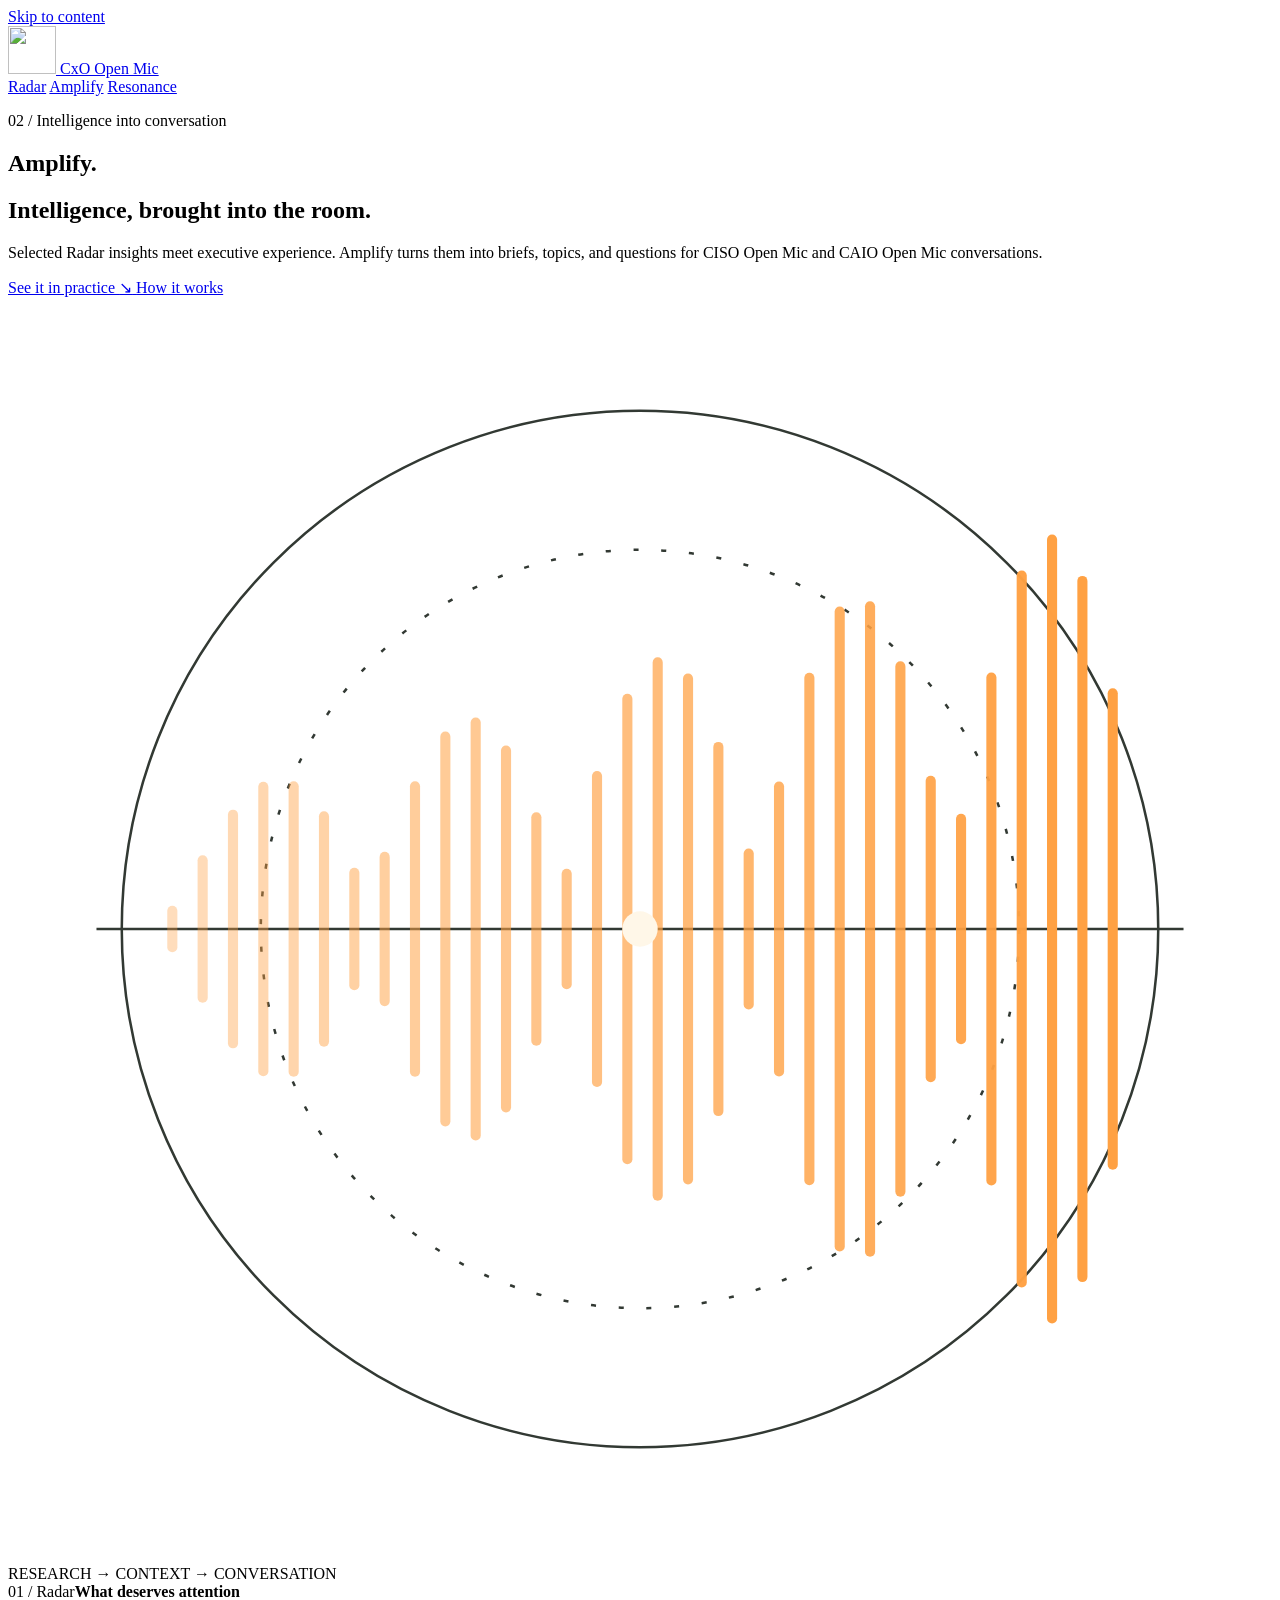
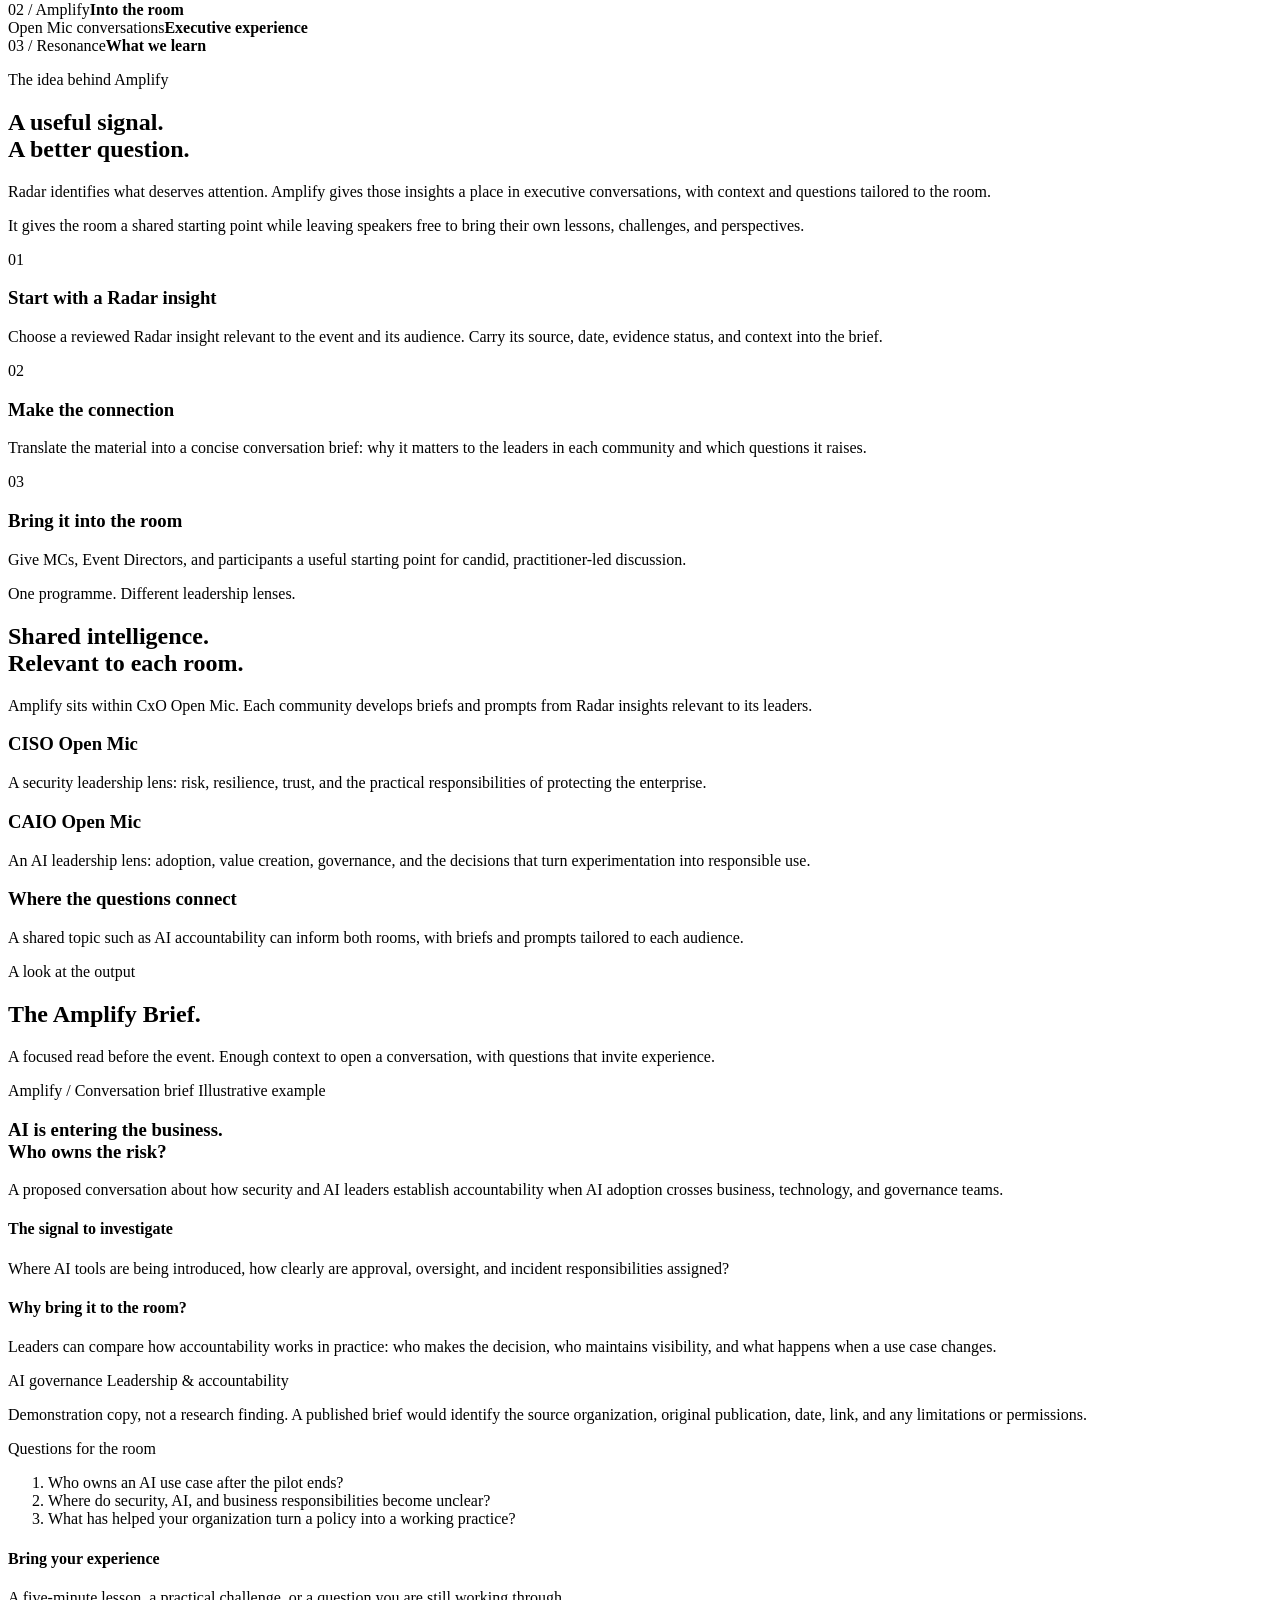
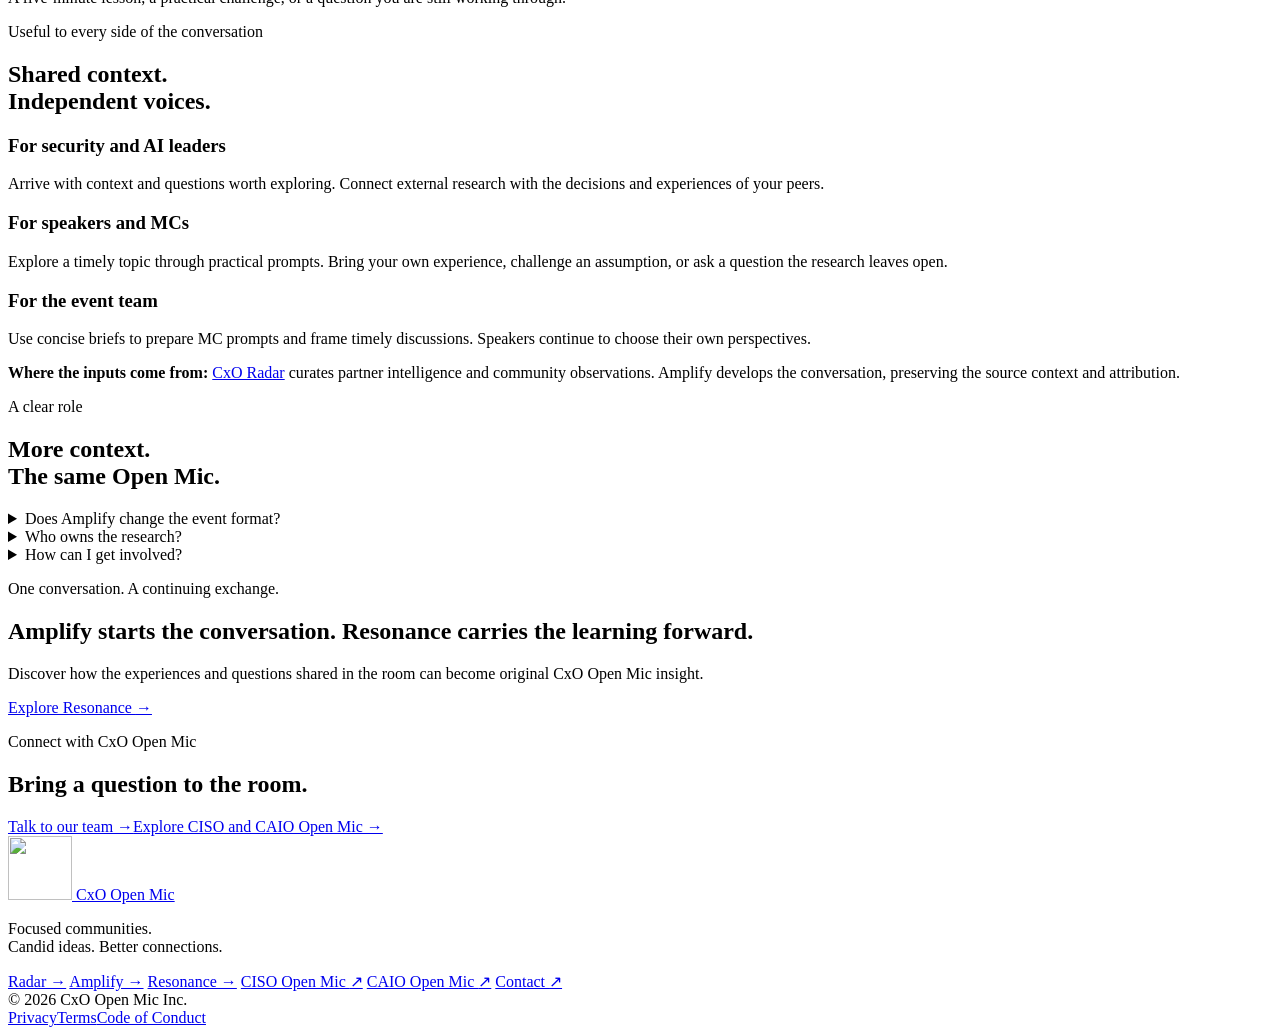
==== public/amplify/index.html @ 64808046 "Place mobile product navigation beside the logo" ====
<!doctype html>
<html lang="en">
<head>
<meta charset="utf-8">
<meta name="viewport" content="width=device-width,initial-scale=1">
<link rel="canonical" href="https://cxoopenmic.com/amplify/">
<meta name="robots" content="index, follow">
<title>Amplify by CxO Open Mic</title>
<meta name="description" content="Intelligence, brought into the room. Explore the Amplify programme from CxO Open Mic.">
<link rel="icon" href="/favicon.ico">
<link rel="preconnect" href="https://fonts.googleapis.com">
<link rel="preconnect" href="https://fonts.gstatic.com" crossorigin>
<link href="https://fonts.googleapis.com/css2?family=Open+Sans:wght@400;600;800&amp;display=swap" rel="stylesheet">
<link rel="stylesheet" href="/assets/product-concepts.css?v=public-1">
<meta property="og:type" content="website">
<meta property="og:site_name" content="CxO Open Mic">
<meta property="og:title" content="Amplify by CxO Open Mic">
<meta property="og:description" content="Intelligence, brought into the room. Explore the Amplify programme from CxO Open Mic.">
<meta property="og:url" content="https://cxoopenmic.com/amplify/">
<meta property="og:image" content="https://cxoopenmic.com/og.png">
<meta name="twitter:card" content="summary_large_image">
<link rel="stylesheet" href="/assets/cxo-footer.css?v=1">
<link rel="stylesheet" href="/assets/cxo-wordmark.css?v=5">
</head>
<body class="amplify">
<a class="skip" href="#main">Skip to content</a>
<header class="header wrap">
<a class="brand" href="/" aria-label="CxO Open Mic home">
<img src="/CxO.png" alt="" width="48" height="48">
<span class="brand-name">CxO Open Mic</span>
</a>
<nav aria-label="Product navigation">
<a href="/radar/">Radar</a>
<a href="/amplify/" aria-current="page">Amplify</a>
<a href="/resonance/">Resonance</a>
</nav>
</header>
<main id="main">
<div class="wrap">
<section class="hero">
<div>
<p class="eyebrow">02 / Intelligence into conversation</p>
<h1>Amplify<span style="color:var(--accent)">.</span>
</h1>
<h2>Intelligence, brought into the room.</h2>
<p class="lede">Selected Radar insights meet executive experience. Amplify turns them into briefs, topics, and questions for CISO Open Mic and CAIO Open Mic conversations.</p>
<div class="actions">
<a class="button" href="#example">See it in practice <span aria-hidden="true">↘</span>
</a>
<a class="textlink" href="#how-it-works">How it works</a>
</div>
</div>
<div class="art">
<svg viewBox="0 0 500 500" aria-hidden="true">
<circle cx="250" cy="250" r="205" fill="none" stroke="#323933"/>
<circle cx="250" cy="250" r="150" fill="none" stroke="#323933" stroke-dasharray="2 9"/>
<path d="M35 250H465" stroke="#323933"/>
<line x1="65" y1="242.8" x2="65" y2="257.2" stroke="#ffa143" stroke-width="4" stroke-linecap="round" opacity="0.35"/>
<line x1="77" y1="222.82590093695399" x2="77" y2="277.174099063046" stroke="#ffa143" stroke-width="4" stroke-linecap="round" opacity="0.3722222222222222"/>
<line x1="89" y1="204.78128324152266" x2="89" y2="295.21871675847734" stroke="#ffa143" stroke-width="4" stroke-linecap="round" opacity="0.39444444444444443"/>
<line x1="101" y1="193.7410933855649" x2="101" y2="306.2589066144351" stroke="#ffa143" stroke-width="4" stroke-linecap="round" opacity="0.41666666666666663"/>
<line x1="113" y1="193.52261628006613" x2="113" y2="306.47738371993387" stroke="#ffa143" stroke-width="4" stroke-linecap="round" opacity="0.4388888888888889"/>
<line x1="125" y1="205.46700020175922" x2="125" y2="294.5329997982408" stroke="#ffa143" stroke-width="4" stroke-linecap="round" opacity="0.4611111111111111"/>
<line x1="137" y1="227.78689087085908" x2="137" y2="272.21310912914095" stroke="#ffa143" stroke-width="4" stroke-linecap="round" opacity="0.4833333333333333"/>
<line x1="149" y1="221.48705296238953" x2="149" y2="278.51294703761045" stroke="#ffa143" stroke-width="4" stroke-linecap="round" opacity="0.5055555555555555"/>
<line x1="161" y1="193.53073504704898" x2="161" y2="306.469264952951" stroke="#ffa143" stroke-width="4" stroke-linecap="round" opacity="0.5277777777777778"/>
<line x1="173" y1="173.9172531845956" x2="173" y2="326.0827468154044" stroke="#ffa143" stroke-width="4" stroke-linecap="round" opacity="0.55"/>
<line x1="185" y1="168.35580132050484" x2="185" y2="331.64419867949516" stroke="#ffa143" stroke-width="4" stroke-linecap="round" opacity="0.5722222222222222"/>
<line x1="197" y1="179.45754034334612" x2="197" y2="320.5424596566539" stroke="#ffa143" stroke-width="4" stroke-linecap="round" opacity="0.5944444444444444"/>
<line x1="209" y1="205.7813829766495" x2="209" y2="294.2186170233505" stroke="#ffa143" stroke-width="4" stroke-linecap="round" opacity="0.6166666666666667"/>
<line x1="221" y1="228.13580007920822" x2="221" y2="271.86419992079175" stroke="#ffa143" stroke-width="4" stroke-linecap="round" opacity="0.6388888888888888"/>
<line x1="233" y1="189.49895921728188" x2="233" y2="310.5010407827181" stroke="#ffa143" stroke-width="4" stroke-linecap="round" opacity="0.6611111111111111"/>
<line x1="245" y1="158.93049598780857" x2="245" y2="341.06950401219143" stroke="#ffa143" stroke-width="4" stroke-linecap="round" opacity="0.6833333333333333"/>
<line x1="257" y1="144.54199974207953" x2="257" y2="355.4580002579205" stroke="#ffa143" stroke-width="4" stroke-linecap="round" opacity="0.7055555555555555"/>
<line x1="269" y1="150.97609767109344" x2="269" y2="349.02390232890656" stroke="#ffa143" stroke-width="4" stroke-linecap="round" opacity="0.7277777777777777"/>
<line x1="281" y1="177.9849537218284" x2="281" y2="322.0150462781716" stroke="#ffa143" stroke-width="4" stroke-linecap="round" opacity="0.75"/>
<line x1="293" y1="220.15735324508665" x2="293" y2="279.84264675491335" stroke="#ffa143" stroke-width="4" stroke-linecap="round" opacity="0.7722222222222221"/>
<line x1="305" y1="193.6634482358046" x2="305" y2="306.3365517641954" stroke="#ffa143" stroke-width="4" stroke-linecap="round" opacity="0.7944444444444444"/>
<line x1="317" y1="150.650496450018" x2="317" y2="349.349503549982" stroke="#ffa143" stroke-width="4" stroke-linecap="round" opacity="0.8166666666666667"/>
<line x1="329" y1="124.42541718756443" x2="329" y2="375.57458281243555" stroke="#ffa143" stroke-width="4" stroke-linecap="round" opacity="0.8388888888888888"/>
<line x1="341" y1="122.31394083561938" x2="341" y2="377.6860591643806" stroke="#ffa143" stroke-width="4" stroke-linecap="round" opacity="0.861111111111111"/>
<line x1="353" y1="146.1170852619396" x2="353" y2="353.88291473806044" stroke="#ffa143" stroke-width="4" stroke-linecap="round" opacity="0.8833333333333333"/>
<line x1="365" y1="191.3471822413779" x2="365" y2="308.65281775862206" stroke="#ffa143" stroke-width="4" stroke-linecap="round" opacity="0.9055555555555556"/>
<line x1="377" y1="206.41141860470032" x2="377" y2="293.5885813952997" stroke="#ffa143" stroke-width="4" stroke-linecap="round" opacity="0.9277777777777777"/>
<line x1="389" y1="150.5264707382732" x2="389" y2="349.4735292617268" stroke="#ffa143" stroke-width="4" stroke-linecap="round" opacity="0.95"/>
<line x1="401" y1="110.19620538526638" x2="401" y2="389.80379461473365" stroke="#ffa143" stroke-width="4" stroke-linecap="round" opacity="0.9722222222222222"/>
<line x1="413" y1="95.91087495288272" x2="413" y2="404.08912504711725" stroke="#ffa143" stroke-width="4" stroke-linecap="round" opacity="0.9944444444444445"/>
<line x1="425" y1="112.31567145798974" x2="425" y2="387.68432854201023" stroke="#ffa143" stroke-width="4" stroke-linecap="round" opacity="1.0166666666666666"/>
<line x1="437" y1="156.78230470822746" x2="437" y2="343.21769529177254" stroke="#ffa143" stroke-width="4" stroke-linecap="round" opacity="1.0388888888888888"/>
<circle cx="250" cy="250" r="7" fill="#fff7e8"/>
</svg>
<span class="art-label">RESEARCH → CONTEXT → CONVERSATION</span>
</div>
</section>
<div class="path" aria-label="The intelligence and conversation cycle">
<div>01 / Radar<b>What deserves attention</b>
</div>
<div class="active">02 / Amplify<b>Into the room</b>
</div>
<div>Open Mic conversations<b>Executive experience</b>
</div>
<div class="">03 / Resonance<b>What we learn</b>
</div>
</div>
</div>
<section class="section wrap split" id="how-it-works">
<div>
<p class="eyebrow">The idea behind Amplify</p>
<h2>A useful signal.<br>A better question.</h2>
<p class="muted">Radar identifies what deserves attention. Amplify gives those insights a place in executive conversations, with context and questions tailored to the room.</p>
<p class="muted">It gives the room a shared starting point while leaving speakers free to bring their own lessons, challenges, and perspectives.</p>
</div>
<div class="rows">
<div class="row">
<span>01</span>
<div>
<h3>Start with a Radar insight</h3>
<p>Choose a reviewed Radar insight relevant to the event and its audience. Carry its source, date, evidence status, and context into the brief.</p>
</div>
</div>
<div class="row">
<span>02</span>
<div>
<h3>Make the connection</h3>
<p>Translate the material into a concise conversation brief: why it matters to the leaders in each community and which questions it raises.</p>
</div>
</div>
<div class="row">
<span>03</span>
<div>
<h3>Bring it into the room</h3>
<p>Give MCs, Event Directors, and participants a useful starting point for candid, practitioner-led discussion.</p>
</div>
</div>
</div>
</section>
<section class="section wrap">
<p class="eyebrow">One programme. Different leadership lenses.</p>
<h2>Shared intelligence.<br>Relevant to each room.</h2>
<p class="muted">Amplify sits within CxO Open Mic. Each community develops briefs and prompts from Radar insights relevant to its leaders.</p>
<div class="roles">
<article class="role">
<h3>CISO Open Mic</h3>
<p>A security leadership lens: risk, resilience, trust, and the practical responsibilities of protecting the enterprise.</p>
</article>
<article class="role">
<h3>CAIO Open Mic</h3>
<p>An AI leadership lens: adoption, value creation, governance, and the decisions that turn experimentation into responsible use.</p>
</article>
<article class="role">
<h3>Where the questions connect</h3>
<p>A shared topic such as AI accountability can inform both rooms, with briefs and prompts tailored to each audience.</p>
</article>
</div>
</section>
<section class="paper" id="example">
<div class="wrap">
<div class="intro">
<p class="eyebrow">A look at the output</p>
<h2>The Amplify Brief.</h2>
<p>A focused read before the event. Enough context to open a conversation, with questions that invite experience.</p>
</div>
<article class="sample">
<div class="sample-main">
<div class="sample-label">
<span>Amplify / Conversation brief</span>
<span>Illustrative example</span>
</div>
<h3>AI is entering the business.<br>Who owns the risk?</h3>
<p>A proposed conversation about how security and AI leaders establish accountability when AI adoption crosses business, technology, and governance teams.</p>
<h4>The signal to investigate</h4>
<p>Where AI tools are being introduced, how clearly are approval, oversight, and incident responsibilities assigned?</p>
<h4>Why bring it to the room?</h4>
<p>Leaders can compare how accountability works in practice: who makes the decision, who maintains visibility, and what happens when a use case changes.</p>
<span class="pill">AI governance</span> <span class="pill">Leadership &amp; accountability</span>
<p class="disclosure">Demonstration copy, not a research finding. A published brief would identify the source organization, original publication, date, link, and any limitations or permissions.</p>
</div>
<aside class="sample-aside">
<p class="eyebrow">Questions for the room</p>
<ol>
<li>Who owns an AI use case after the pilot ends?</li>
<li>Where do security, AI, and business responsibilities become unclear?</li>
<li>What has helped your organization turn a policy into a working practice?</li>
</ol>
<h4>Bring your experience</h4>
<p>A five-minute lesson, a practical challenge, or a question you are still working through.</p>
</aside>
</article>
</div>
</section>
<section class="section wrap">
<p class="eyebrow">Useful to every side of the conversation</p>
<h2>Shared context.<br>Independent voices.</h2>
<div class="roles">
<article class="role">
<h3>For security and AI leaders</h3>
<p>Arrive with context and questions worth exploring. Connect external research with the decisions and experiences of your peers.</p>
</article>
<article class="role">
<h3>For speakers and MCs</h3>
<p>Explore a timely topic through practical prompts. Bring your own experience, challenge an assumption, or ask a question the research leaves open.</p>
</article>
<article class="role">
<h3>For the event team</h3>
<p>Use concise briefs to prepare MC prompts and frame timely discussions. Speakers continue to choose their own perspectives.</p>
</article>
</div>
<p class="note">
<strong>Where the inputs come from:</strong> <a href="/radar/">CxO Radar</a> curates partner intelligence and community observations. Amplify develops the conversation, preserving the source context and attribution.</p>
</section>
<section class="section wrap split">
<div>
<p class="eyebrow">A clear role</p>
<h2>More context.<br>The same Open Mic.</h2>
</div>
<div class="faq">
<details>
<summary>Does Amplify change the event format?</summary>
<p>Amplify supports the existing five-minute, no-deck, no-sales-pitch format. Briefs offer context and optional prompts; they do not prescribe every talk or replace practitioner experience.</p>
</details>
<details>
<summary>Who owns the research?</summary>
<p>Sources keep their attribution. We would link to original work and use material within agreed permissions. Radar provides source selection and assessment; Amplify adds audience context and discussion framing.</p>
</details>
<details><summary>How can I get involved?</summary><p>Contact the CxO Open Mic team to discuss bringing an informed conversation to your leadership community. <a href="mailto:hello@cxoopenmic.com?subject=Amplify%20interest">Start a conversation →</a></p></details>
</div>
</section>
<div class="wrap">
<section class="closing">
<div>
<p class="eyebrow">One conversation. A continuing exchange.</p>
<h2>Amplify starts the conversation. Resonance carries the learning forward.</h2>
<p>Discover how the experiences and questions shared in the room can become original CxO Open Mic insight.</p>
</div>
<a class="button" href="/resonance/">Explore Resonance <span aria-hidden="true">→</span>
</a>
</section>
</div>
<section class="section wrap contact"><p class="eyebrow">Connect with CxO Open Mic</p><h2>Bring a question to the room.</h2><div class="actions"><a class="button" href="mailto:hello@cxoopenmic.com?subject=Amplify%20interest">Talk to our team →</a><a class="textlink" href="/#communities">Explore CISO and CAIO Open Mic →</a></div></section>
</main>
<footer class="cxo-footer">
    <div class="footer-main">
      <a class="wordmark wordmark-footer" href="/">
        <img src="/CxO.png" alt="" width="64" height="64">
        <span>CxO Open Mic</span>
      </a>
      <p>Focused communities.<br>Candid ideas. Better connections.</p>
      <nav aria-label="Community and product links">
        <a href="/radar/">Radar →</a>
        <a href="/amplify/">Amplify →</a>
        <a href="/resonance/">Resonance →</a>
        <a href="https://cisoopenmic.com/">CISO Open Mic <span aria-hidden="true">↗</span></a>
        <a href="https://caioopenmic.com/">CAIO Open Mic <span aria-hidden="true">↗</span></a>
        <a href="mailto:hello@cxoopenmic.com">Contact <span aria-hidden="true">↗</span></a>
      </nav>
    </div>
    <div class="footer-legal">
      <span>© 2026 CxO Open Mic Inc.</span>
      <div><a href="/privacy.html">Privacy</a><a href="/terms.html">Terms</a><a href="/conduct.html">Code of Conduct</a></div>
    </div>
  </footer>
</body>
</html>
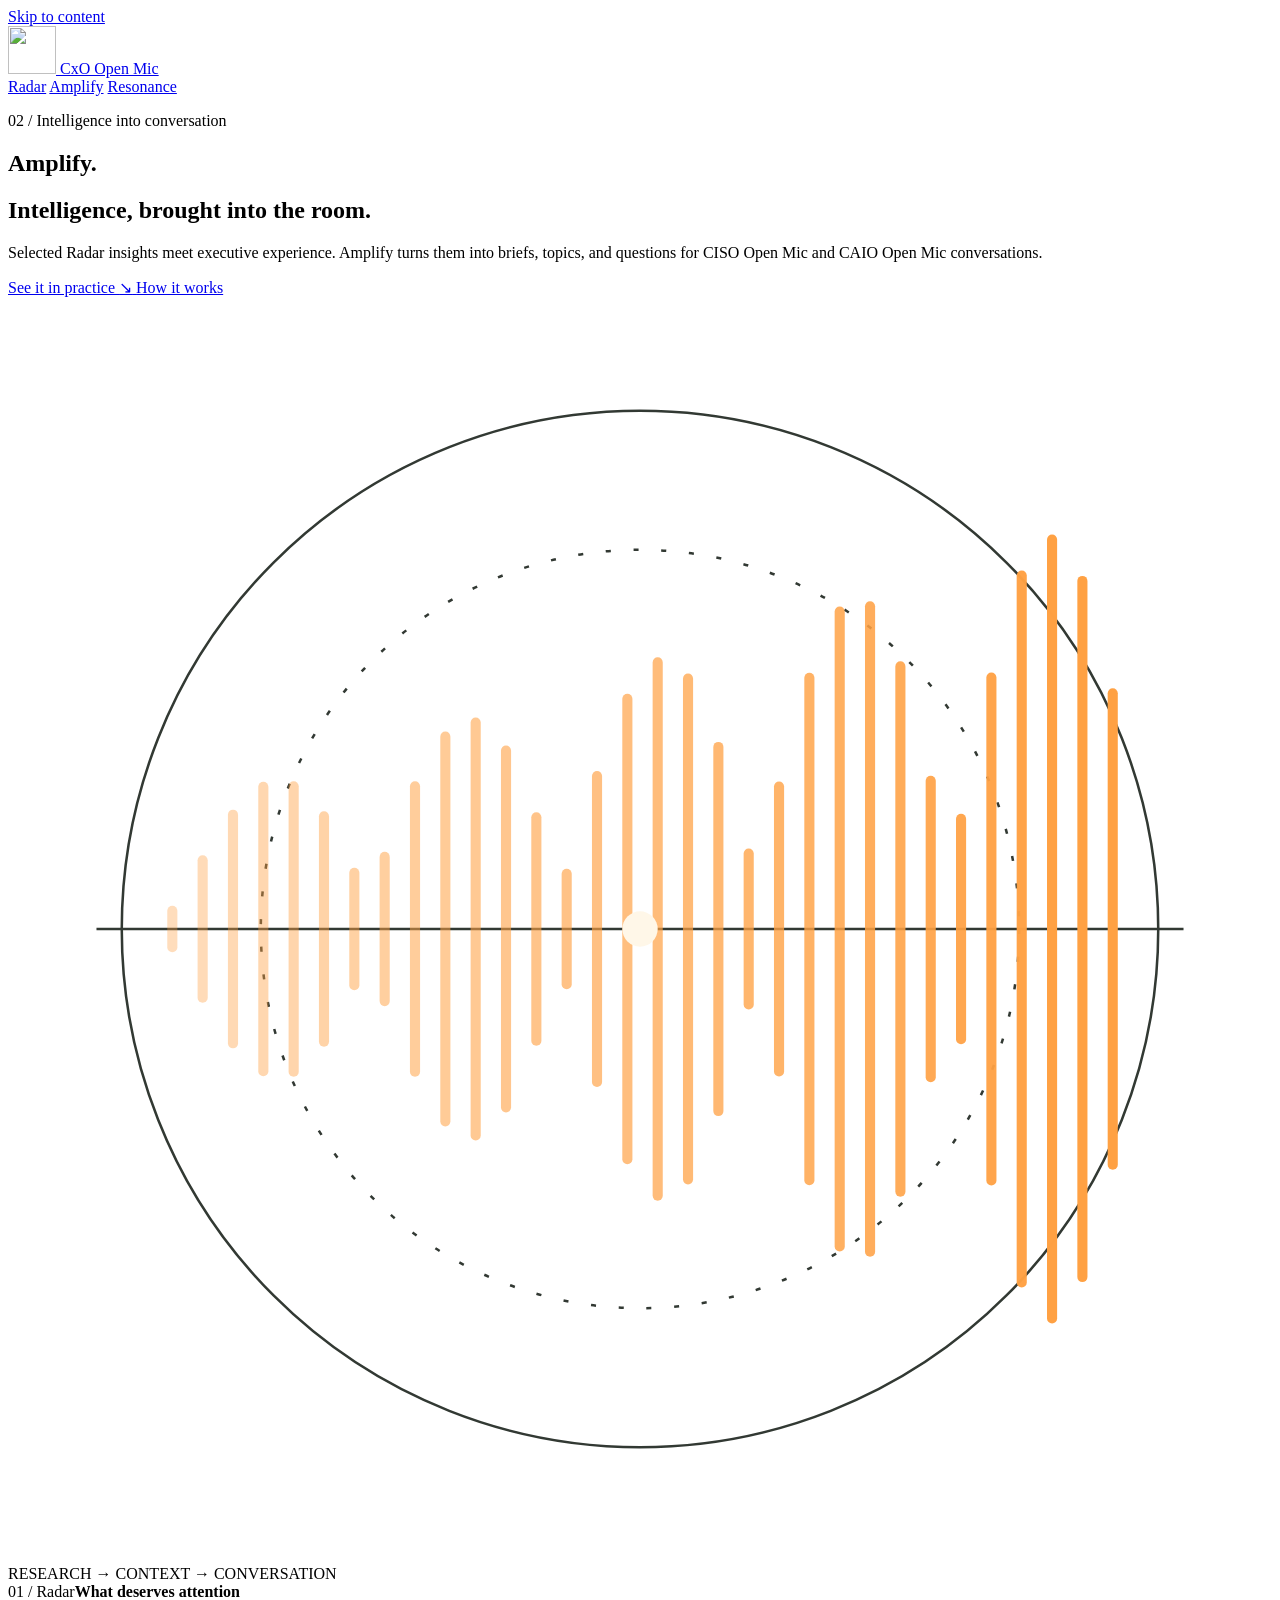
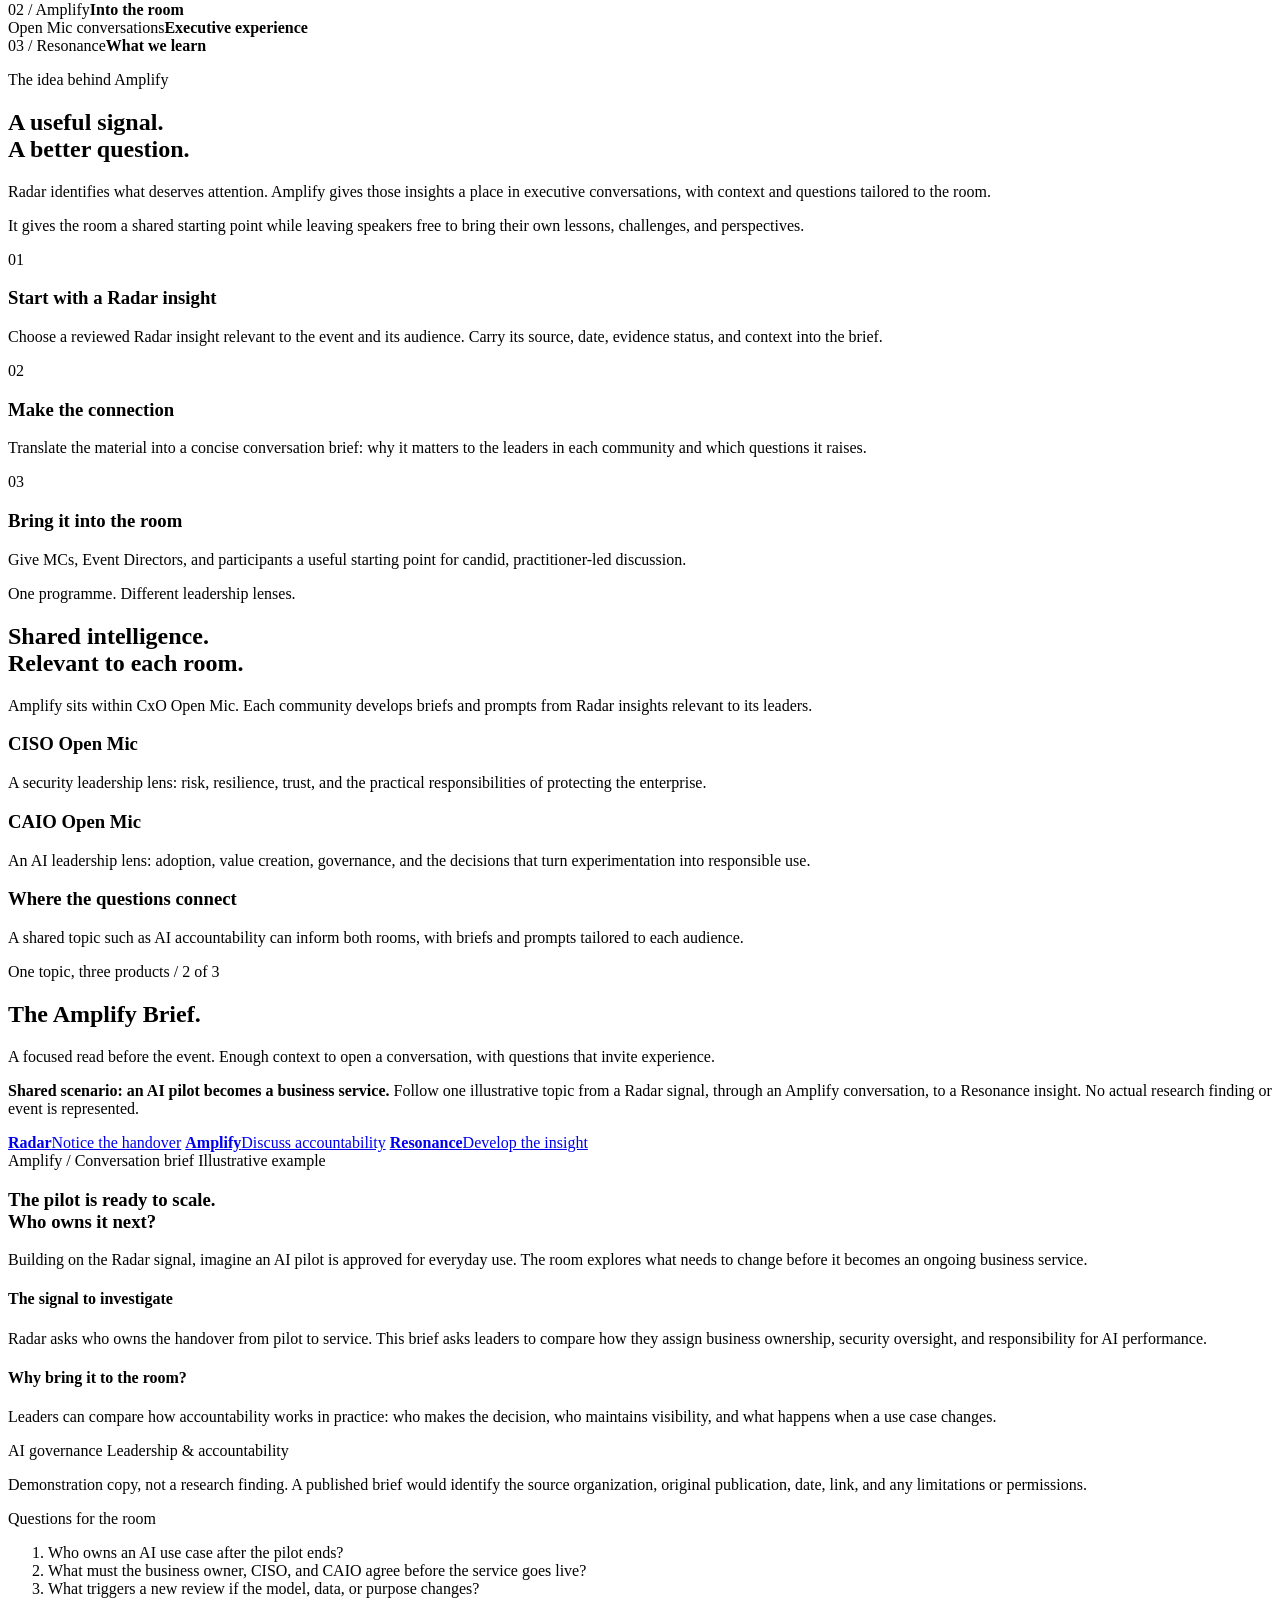
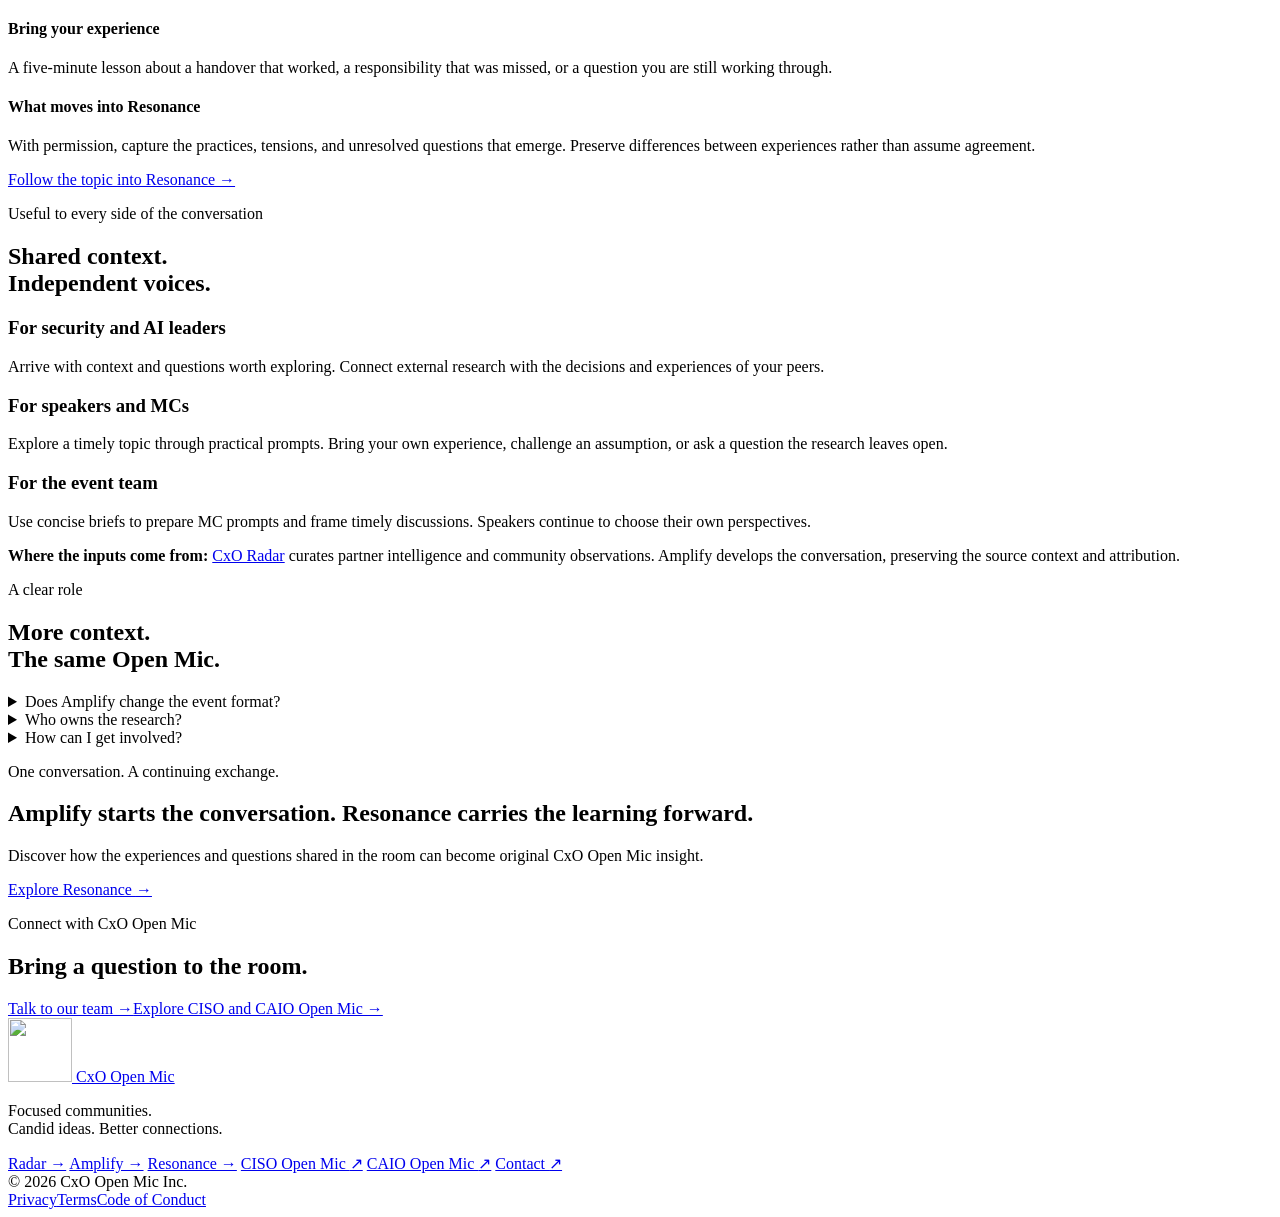
==== commit 495b61bc: "Connect product samples through one AI handover scenario" ====
--- a/public/amplify/index.html
+++ b/public/amplify/index.html
@@ -11,7 +11,7 @@
 <link rel="preconnect" href="https://fonts.googleapis.com">
 <link rel="preconnect" href="https://fonts.gstatic.com" crossorigin>
 <link href="https://fonts.googleapis.com/css2?family=Open+Sans:wght@400;600;800&amp;display=swap" rel="stylesheet">
-<link rel="stylesheet" href="/assets/product-concepts.css?v=public-1">
+<link rel="stylesheet" href="/assets/product-concepts.css?v=connected-example-1">
 <meta property="og:type" content="website">
 <meta property="og:site_name" content="CxO Open Mic">
 <meta property="og:title" content="Amplify by CxO Open Mic">
@@ -156,20 +156,26 @@
 <section class="paper" id="example">
 <div class="wrap">
 <div class="intro">
-<p class="eyebrow">A look at the output</p>
+<p class="eyebrow">One topic, three products / 2 of 3</p>
 <h2>The Amplify Brief.</h2>
 <p>A focused read before the event. Enough context to open a conversation, with questions that invite experience.</p>
 </div>
+<p class="example-context"><strong>Shared scenario: an AI pilot becomes a business service.</strong> Follow one illustrative topic from a Radar signal, through an Amplify conversation, to a Resonance insight. No actual research finding or event is represented.</p>
+<nav class="example-path" aria-label="Follow the connected example">
+<a href="/radar/#example"><strong>Radar</strong><span>Notice the handover</span></a>
+<a href="/amplify/#example" aria-current="step"><strong>Amplify</strong><span>Discuss accountability</span></a>
+<a href="/resonance/#example"><strong>Resonance</strong><span>Develop the insight</span></a>
+</nav>
 <article class="sample">
 <div class="sample-main">
 <div class="sample-label">
 <span>Amplify / Conversation brief</span>
 <span>Illustrative example</span>
 </div>
-<h3>AI is entering the business.<br>Who owns the risk?</h3>
-<p>A proposed conversation about how security and AI leaders establish accountability when AI adoption crosses business, technology, and governance teams.</p>
+<h3>The pilot is ready to scale.<br>Who owns it next?</h3>
+<p>Building on the Radar signal, imagine an AI pilot is approved for everyday use. The room explores what needs to change before it becomes an ongoing business service.</p>
 <h4>The signal to investigate</h4>
-<p>Where AI tools are being introduced, how clearly are approval, oversight, and incident responsibilities assigned?</p>
+<p>Radar asks who owns the handover from pilot to service. This brief asks leaders to compare how they assign business ownership, security oversight, and responsibility for AI performance.</p>
 <h4>Why bring it to the room?</h4>
 <p>Leaders can compare how accountability works in practice: who makes the decision, who maintains visibility, and what happens when a use case changes.</p>
 <span class="pill">AI governance</span> <span class="pill">Leadership &amp; accountability</span>
@@ -179,11 +185,14 @@
 <p class="eyebrow">Questions for the room</p>
 <ol>
 <li>Who owns an AI use case after the pilot ends?</li>
-<li>Where do security, AI, and business responsibilities become unclear?</li>
-<li>What has helped your organization turn a policy into a working practice?</li>
+<li>What must the business owner, CISO, and CAIO agree before the service goes live?</li>
+<li>What triggers a new review if the model, data, or purpose changes?</li>
 </ol>
 <h4>Bring your experience</h4>
-<p>A five-minute lesson, a practical challenge, or a question you are still working through.</p>
+<p>A five-minute lesson about a handover that worked, a responsibility that was missed, or a question you are still working through.</p>
+<h4>What moves into Resonance</h4>
+<p>With permission, capture the practices, tensions, and unresolved questions that emerge. Preserve differences between experiences rather than assume agreement.</p>
+<a class="textlink" href="/resonance/#example">Follow the topic into Resonance →</a>
 </aside>
 </article>
 </div>
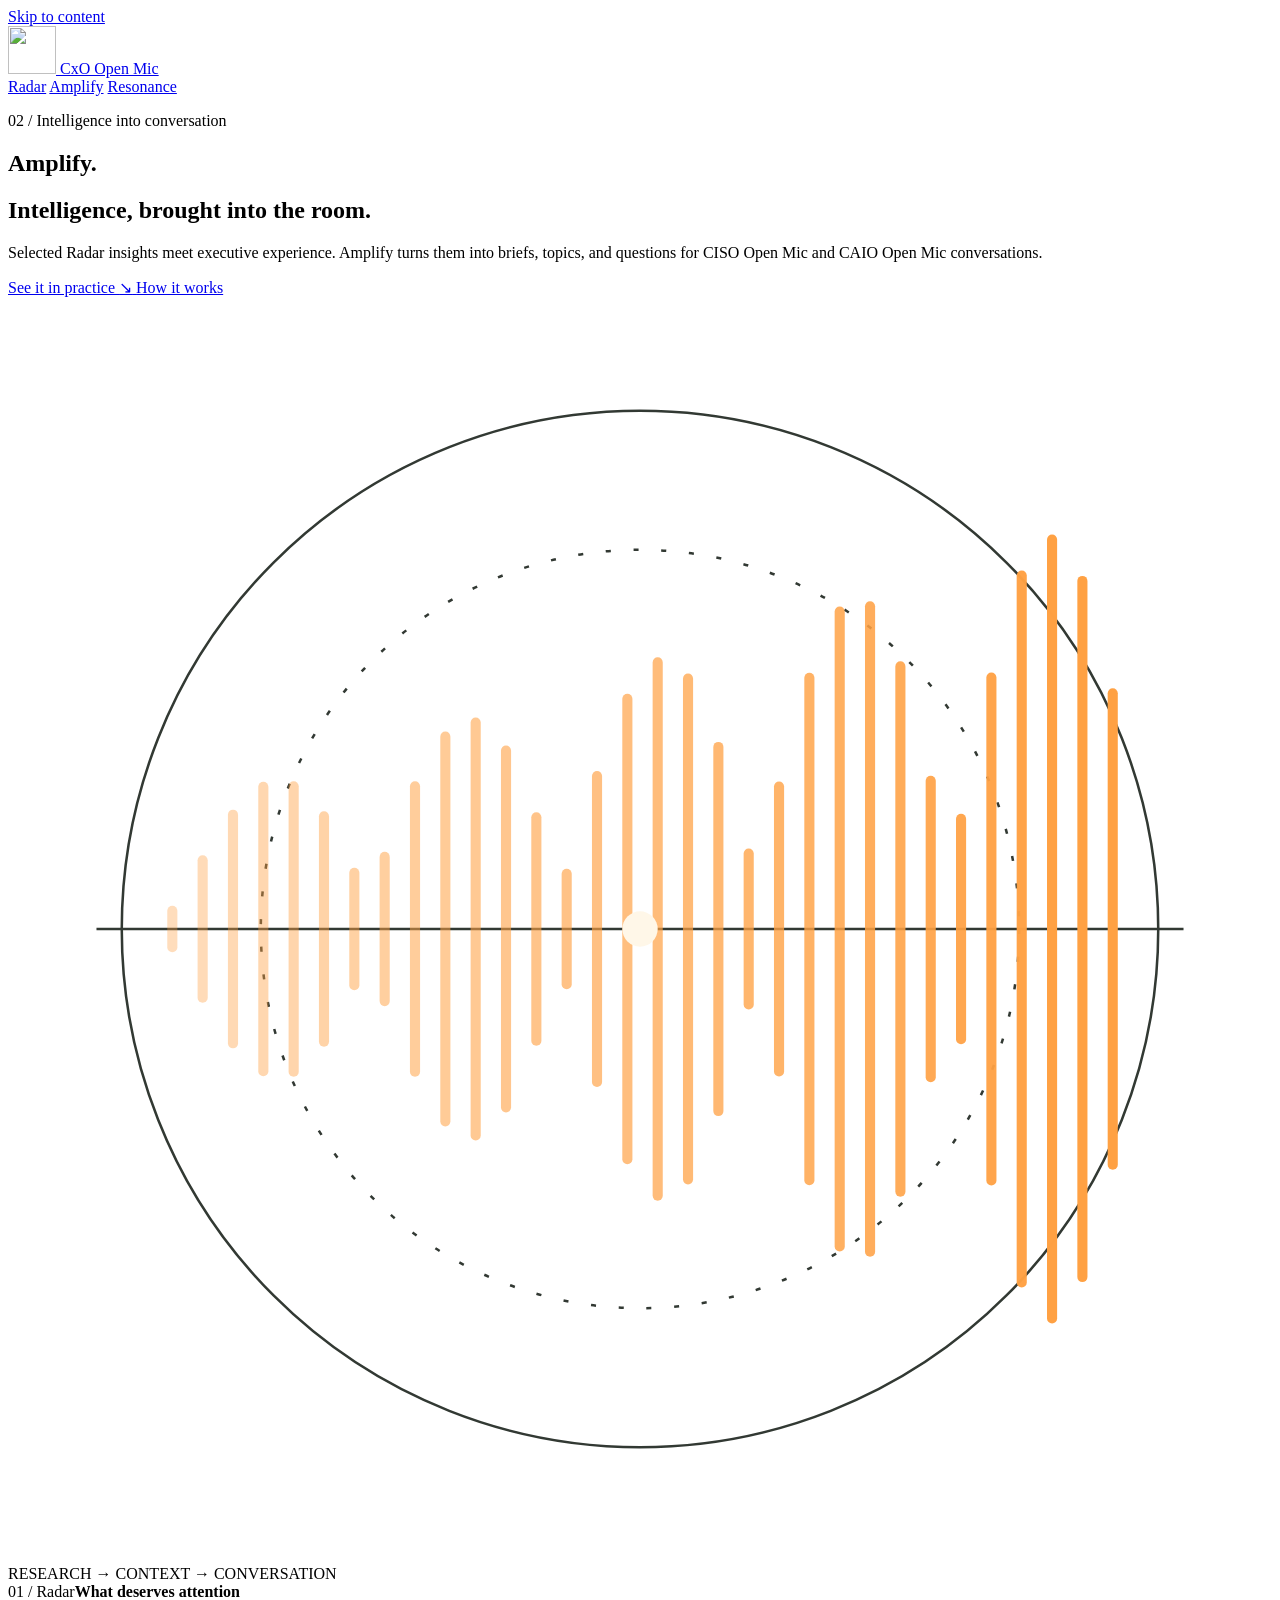
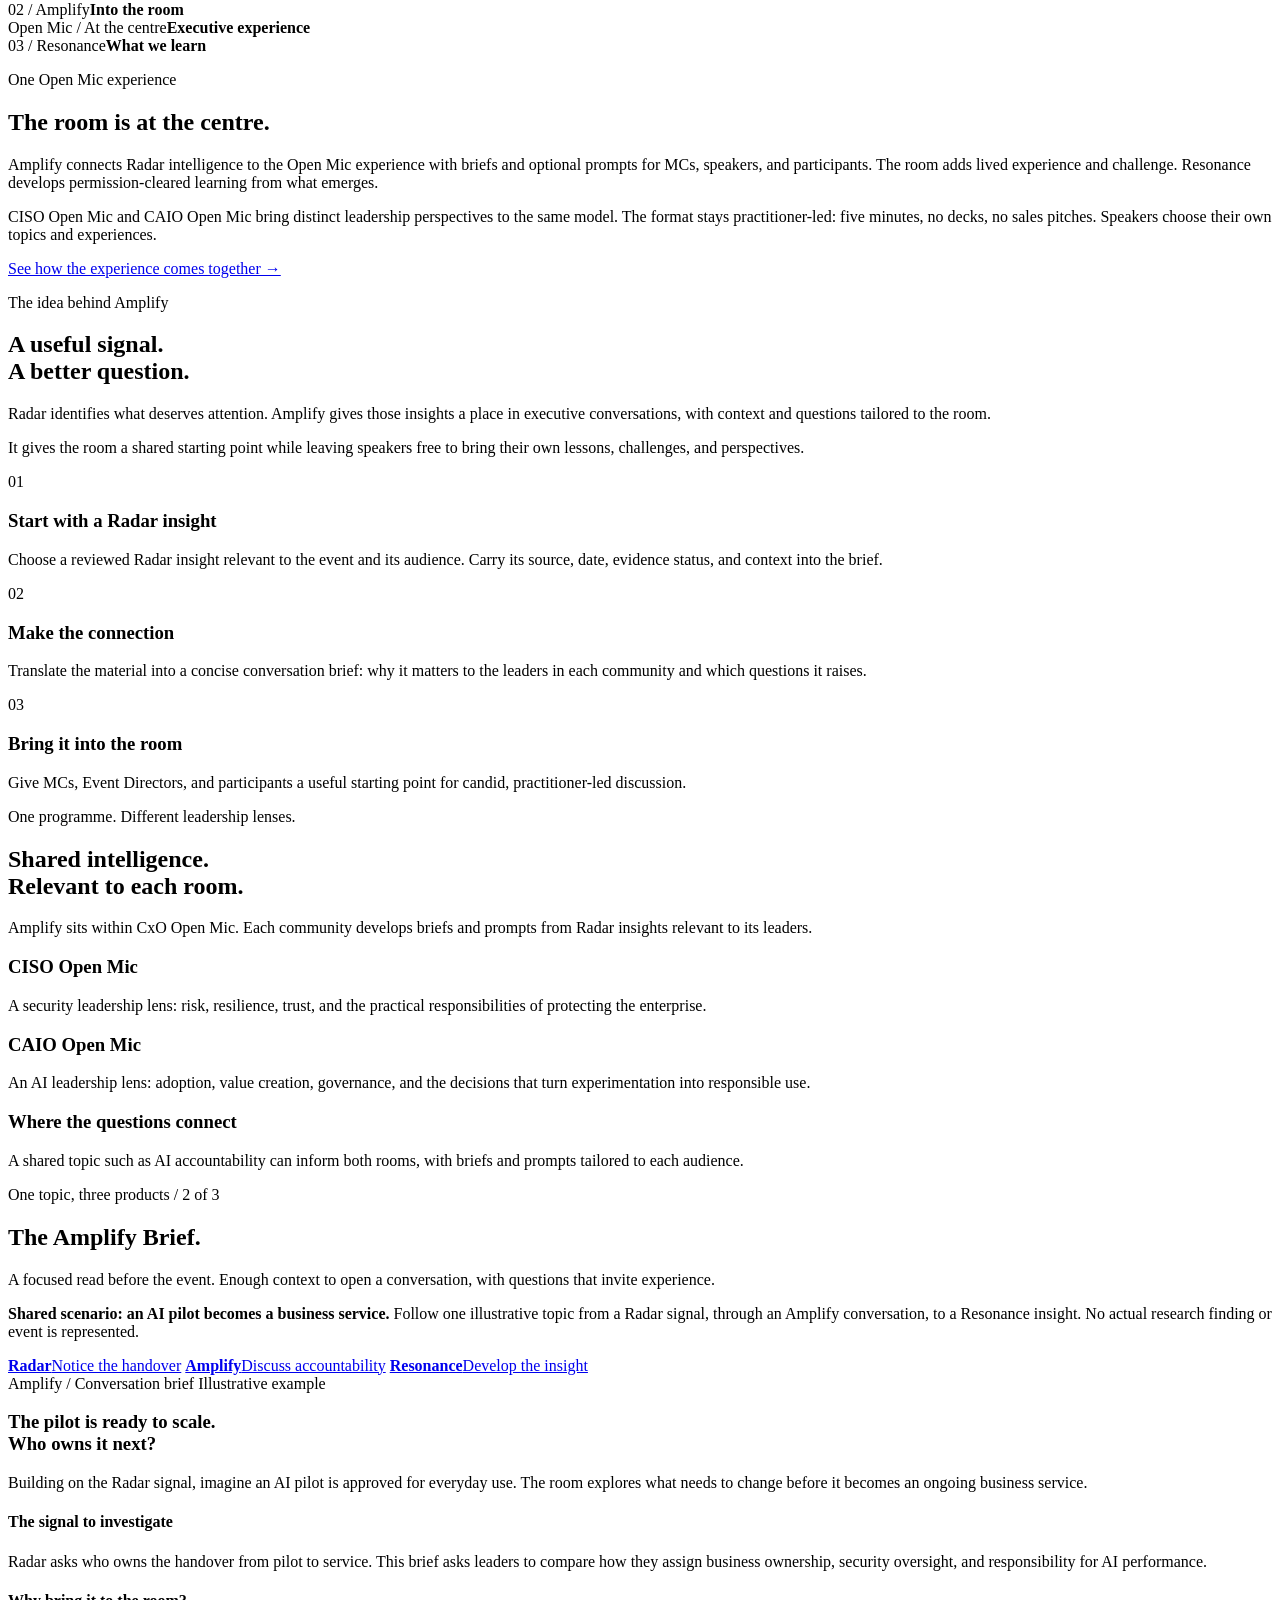
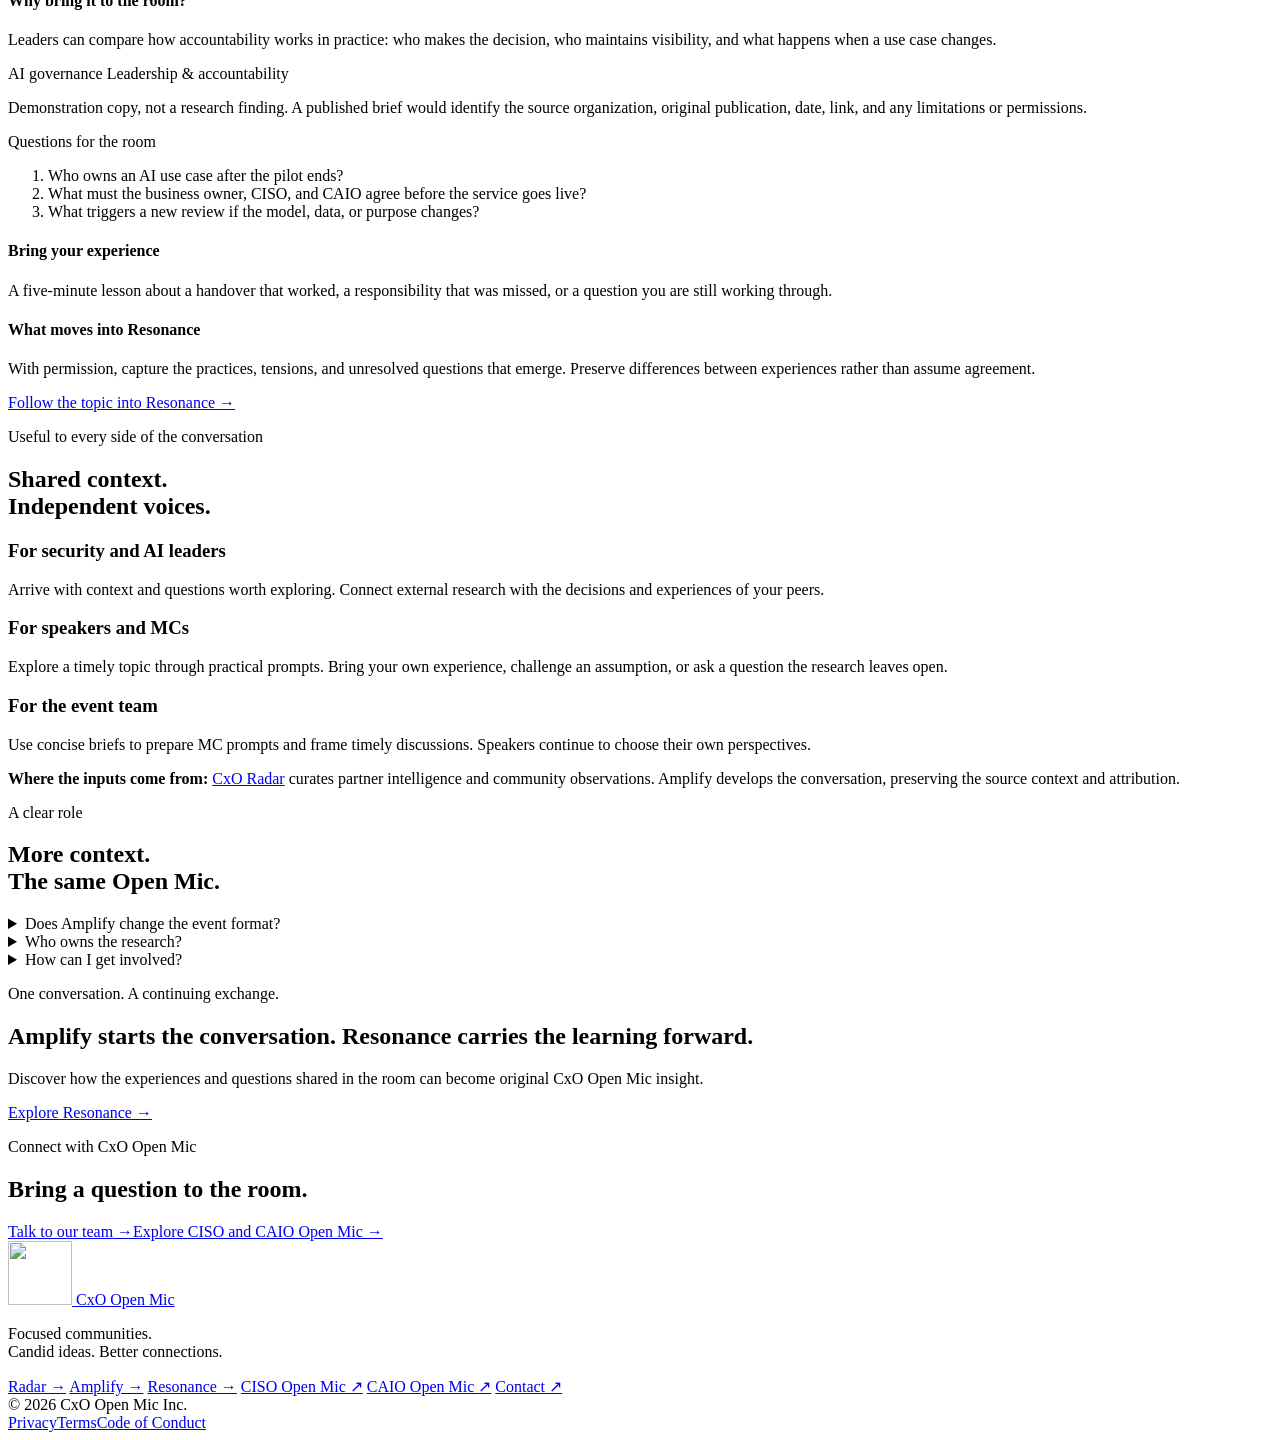
==== commit 35b004a7: "Put Open Mic at the centre of the product model" ====
--- a/public/amplify/index.html
+++ b/public/amplify/index.html
@@ -11,7 +11,7 @@
 <link rel="preconnect" href="https://fonts.googleapis.com">
 <link rel="preconnect" href="https://fonts.gstatic.com" crossorigin>
 <link href="https://fonts.googleapis.com/css2?family=Open+Sans:wght@400;600;800&amp;display=swap" rel="stylesheet">
-<link rel="stylesheet" href="/assets/product-concepts.css?v=connected-example-1">
+<link rel="stylesheet" href="/assets/product-concepts.css?v=openmic-model-1">
 <meta property="og:type" content="website">
 <meta property="og:site_name" content="CxO Open Mic">
 <meta property="og:title" content="Amplify by CxO Open Mic">
@@ -97,12 +97,19 @@
 </div>
 <div class="active">02 / Amplify<b>Into the room</b>
 </div>
-<div>Open Mic conversations<b>Executive experience</b>
+<div>Open Mic / At the centre<b>Executive experience</b>
 </div>
 <div class="">03 / Resonance<b>What we learn</b>
 </div>
 </div>
 </div>
+<section class="section wrap openmic-context" aria-labelledby="openmic-role">
+<p class="eyebrow">One Open Mic experience</p>
+<h2 id="openmic-role">The room is at the centre.</h2>
+<p class="muted">Amplify connects Radar intelligence to the Open Mic experience with briefs and optional prompts for MCs, speakers, and participants. The room adds lived experience and challenge. Resonance develops permission-cleared learning from what emerges.</p>
+<p class="muted">CISO Open Mic and CAIO Open Mic bring distinct leadership perspectives to the same model. The format stays practitioner-led: five minutes, no decks, no sales pitches. Speakers choose their own topics and experiences.</p>
+<a class="textlink" href="/#products">See how the experience comes together →</a>
+</section>
 <section class="section wrap split" id="how-it-works">
 <div>
 <p class="eyebrow">The idea behind Amplify</p>
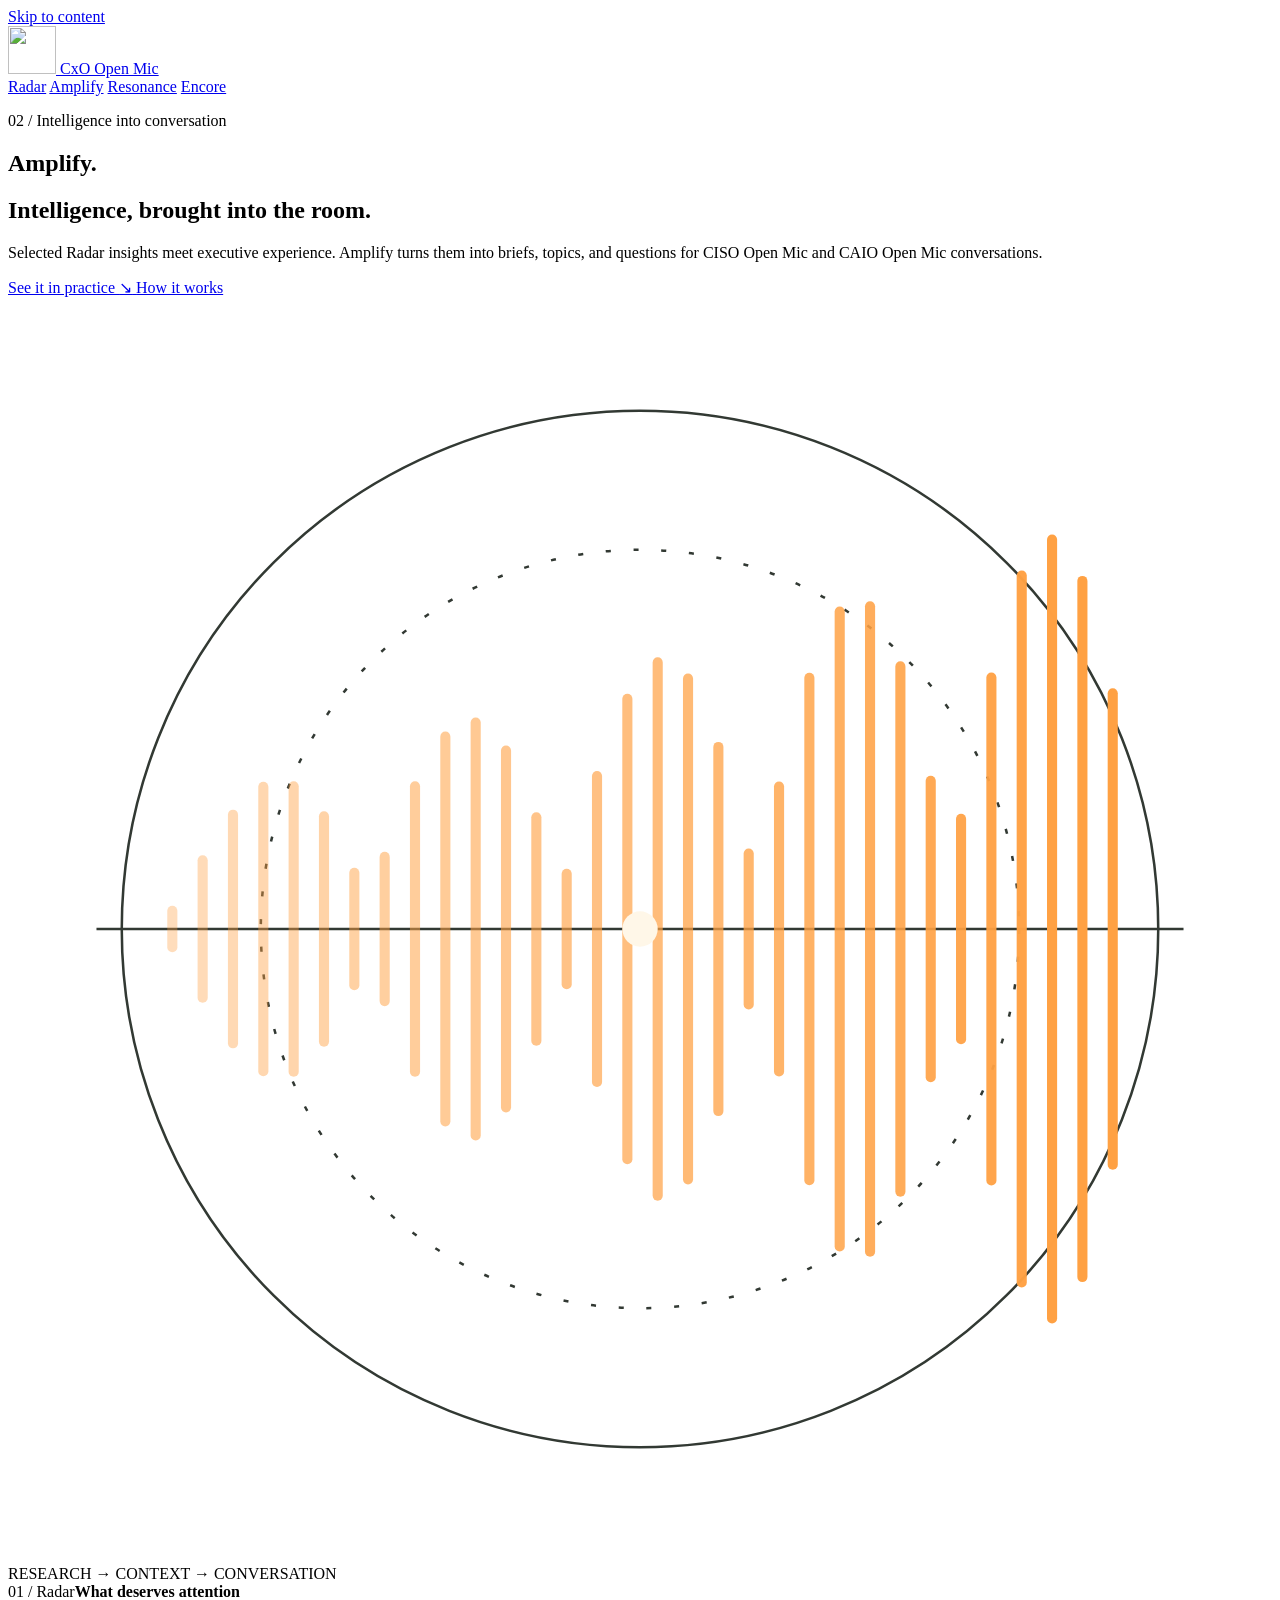
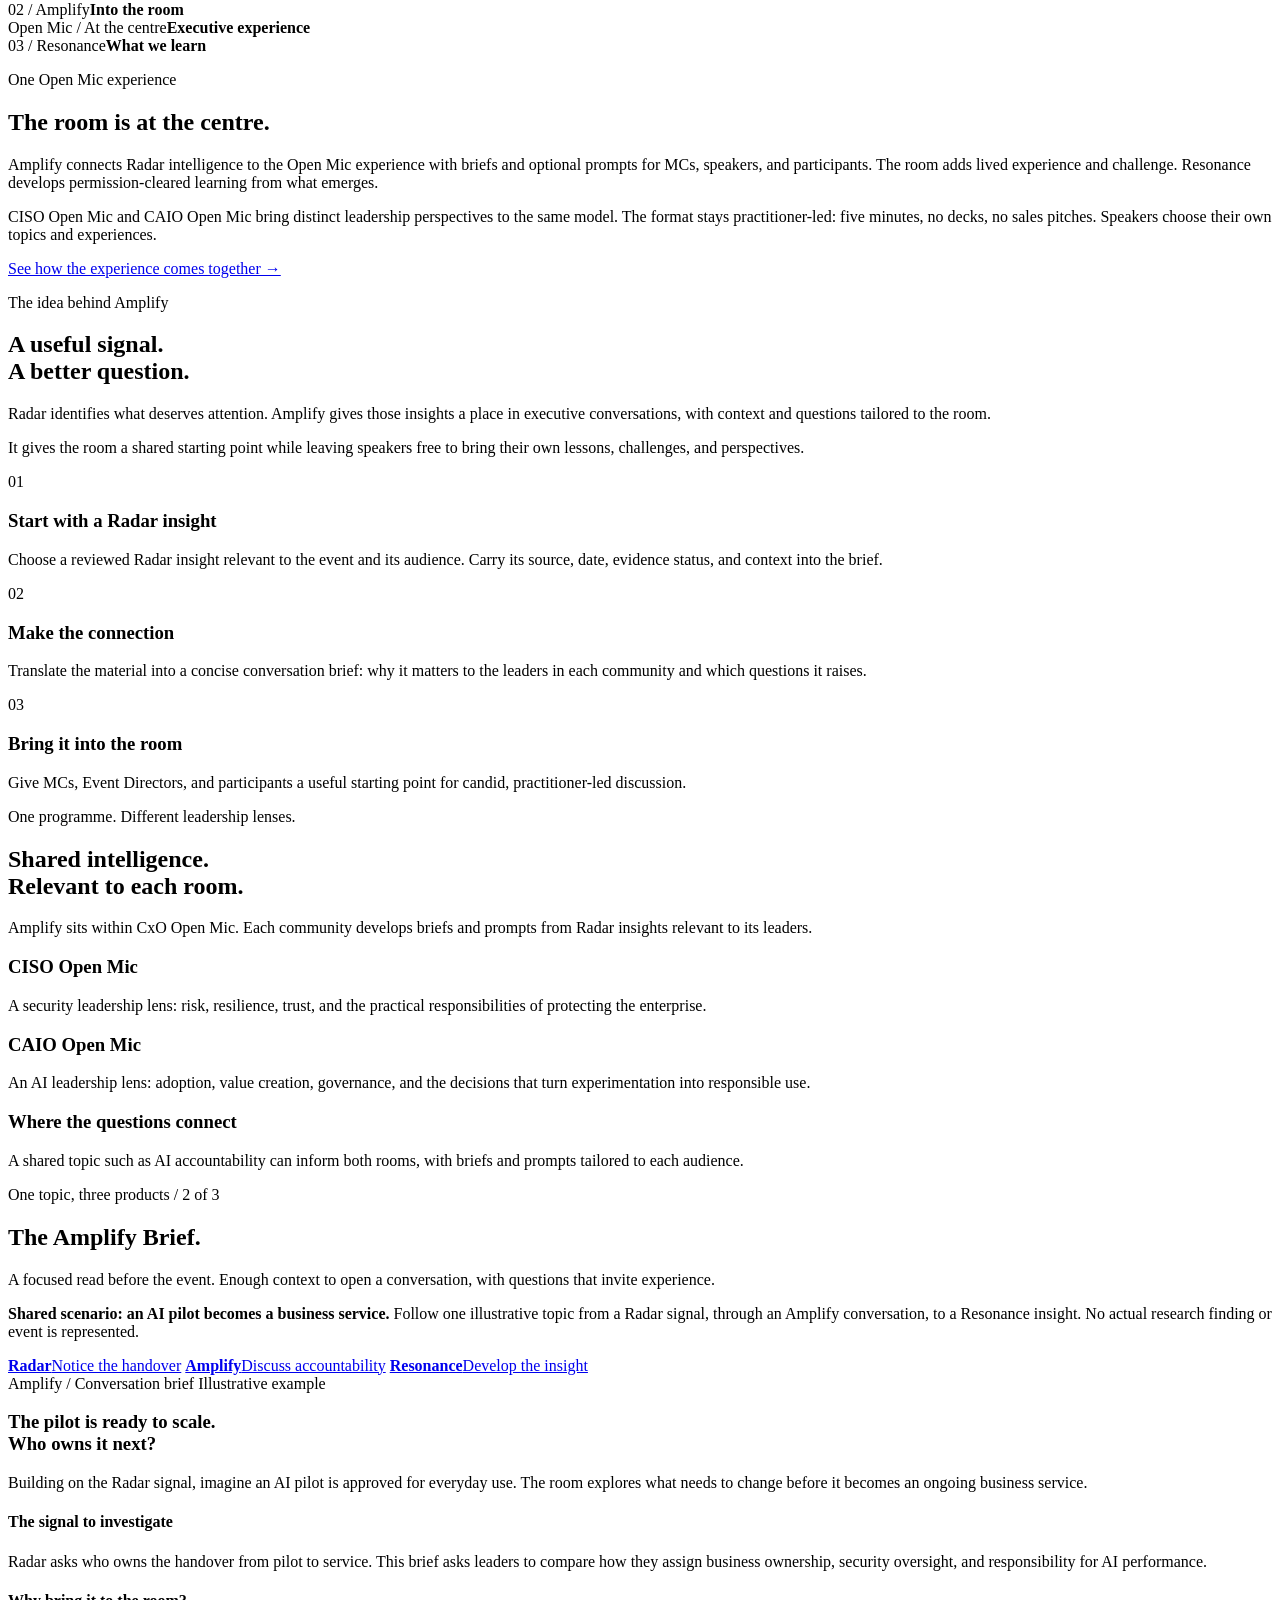
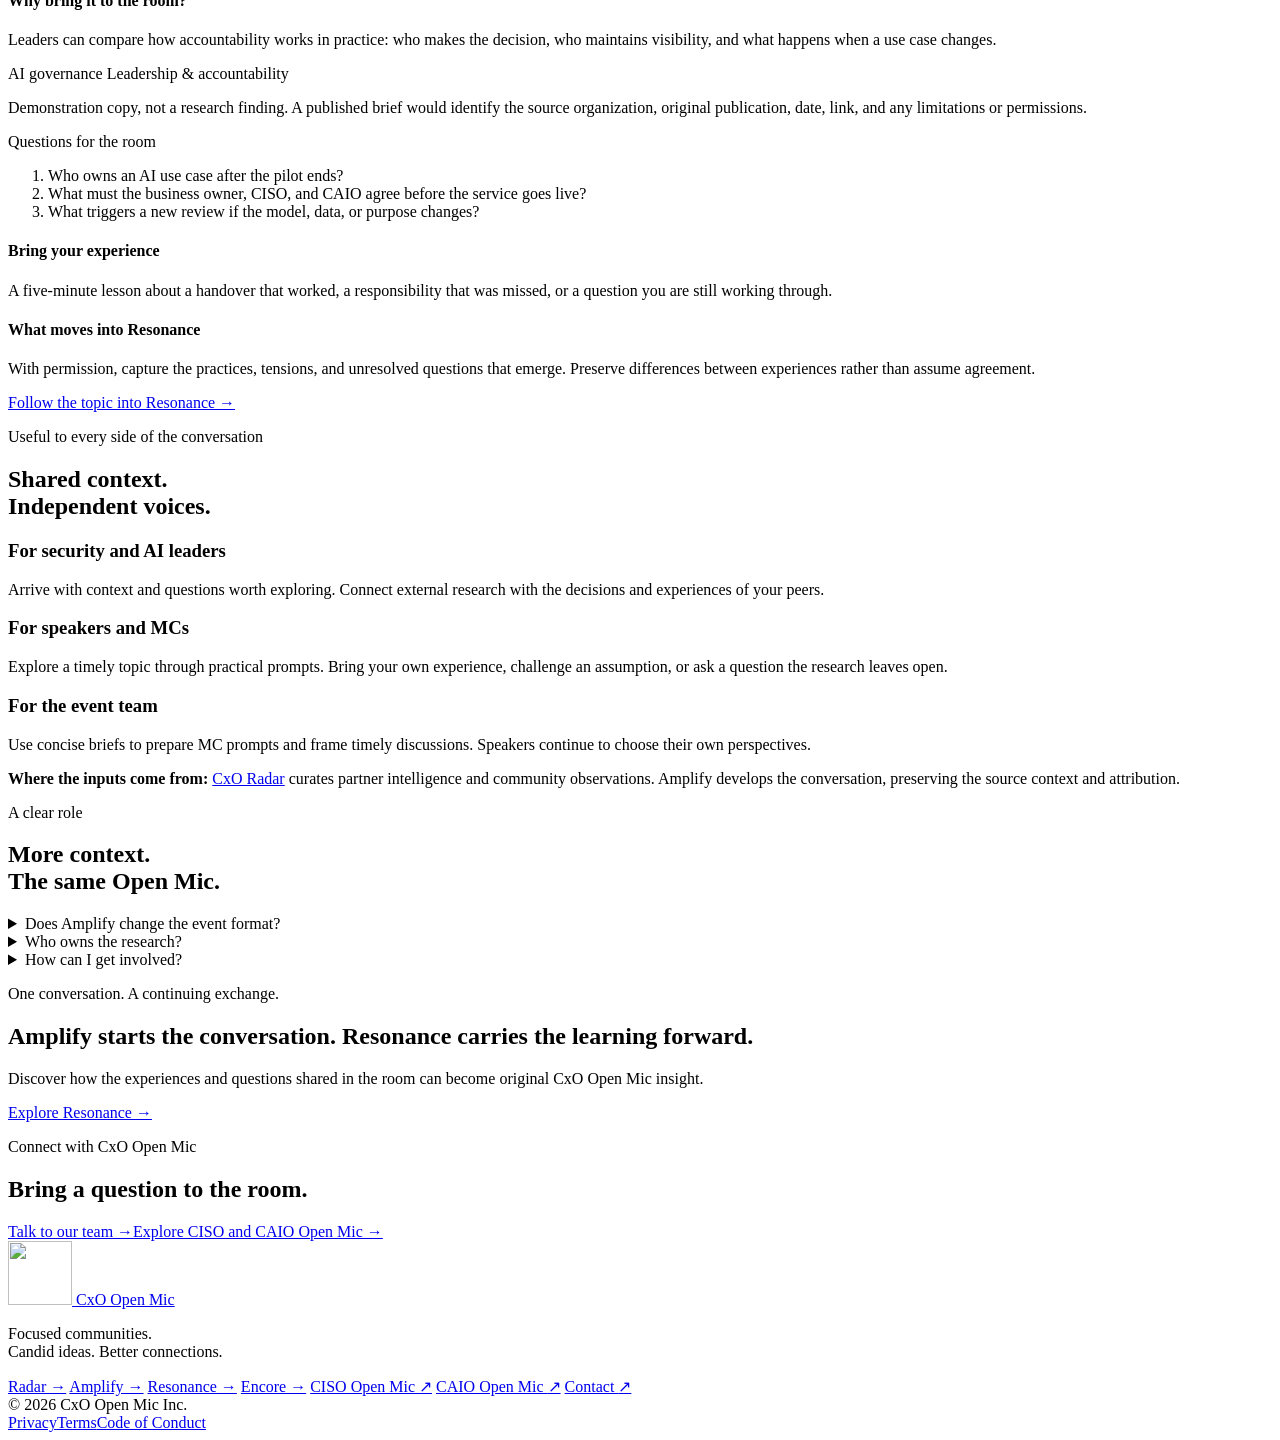
==== commit ff11420e: "Add Encore event-family product page and site navigation" ====
--- a/public/amplify/index.html
+++ b/public/amplify/index.html
@@ -11,7 +11,7 @@
 <link rel="preconnect" href="https://fonts.googleapis.com">
 <link rel="preconnect" href="https://fonts.gstatic.com" crossorigin>
 <link href="https://fonts.googleapis.com/css2?family=Open+Sans:wght@400;600;800&amp;display=swap" rel="stylesheet">
-<link rel="stylesheet" href="/assets/product-concepts.css?v=openmic-model-1">
+<link rel="stylesheet" href="/assets/product-concepts.css?v=encore-1">
 <meta property="og:type" content="website">
 <meta property="og:site_name" content="CxO Open Mic">
 <meta property="og:title" content="Amplify by CxO Open Mic">
@@ -20,7 +20,7 @@
 <meta property="og:image" content="https://cxoopenmic.com/og.png">
 <meta name="twitter:card" content="summary_large_image">
 <link rel="stylesheet" href="/assets/cxo-footer.css?v=1">
-<link rel="stylesheet" href="/assets/cxo-wordmark.css?v=5">
+<link rel="stylesheet" href="/assets/cxo-wordmark.css?v=encore-1">
 </head>
 <body class="amplify">
 <a class="skip" href="#main">Skip to content</a>
@@ -33,6 +33,7 @@
 <a href="/radar/">Radar</a>
 <a href="/amplify/" aria-current="page">Amplify</a>
 <a href="/resonance/">Resonance</a>
+<a href="/encore/">Encore</a>
 </nav>
 </header>
 <main id="main">
@@ -238,7 +239,7 @@
 <summary>Who owns the research?</summary>
 <p>Sources keep their attribution. We would link to original work and use material within agreed permissions. Radar provides source selection and assessment; Amplify adds audience context and discussion framing.</p>
 </details>
-<details><summary>How can I get involved?</summary><p>Contact the CxO Open Mic team to discuss bringing an informed conversation to your leadership community. <a href="mailto:hello@cxoopenmic.com?subject=Amplify%20interest">Start a conversation →</a></p></details>
+<details><summary>How can I get involved?</summary><p>Contact the CxO Open Mic team to discuss bringing an informed conversation to your leadership community. <a href="/contact?topic=amplify&amp;from=amplify">Start a conversation →</a></p></details>
 </div>
 </section>
 <div class="wrap">
@@ -252,7 +253,7 @@
 </a>
 </section>
 </div>
-<section class="section wrap contact"><p class="eyebrow">Connect with CxO Open Mic</p><h2>Bring a question to the room.</h2><div class="actions"><a class="button" href="mailto:hello@cxoopenmic.com?subject=Amplify%20interest">Talk to our team →</a><a class="textlink" href="/#communities">Explore CISO and CAIO Open Mic →</a></div></section>
+<section class="section wrap contact"><p class="eyebrow">Connect with CxO Open Mic</p><h2>Bring a question to the room.</h2><div class="actions"><a class="button" href="/contact?topic=amplify&amp;from=amplify">Talk to our team →</a><a class="textlink" href="/#communities">Explore CISO and CAIO Open Mic →</a></div></section>
 </main>
 <footer class="cxo-footer">
     <div class="footer-main">
@@ -265,9 +266,10 @@
         <a href="/radar/">Radar →</a>
         <a href="/amplify/">Amplify →</a>
         <a href="/resonance/">Resonance →</a>
+        <a href="/encore/">Encore →</a>
         <a href="https://cisoopenmic.com/">CISO Open Mic <span aria-hidden="true">↗</span></a>
         <a href="https://caioopenmic.com/">CAIO Open Mic <span aria-hidden="true">↗</span></a>
-        <a href="mailto:hello@cxoopenmic.com">Contact <span aria-hidden="true">↗</span></a>
+        <a href="/contact?from=amplify">Contact <span aria-hidden="true">↗</span></a>
       </nav>
     </div>
     <div class="footer-legal">
@@ -275,5 +277,6 @@
       <div><a href="/privacy.html">Privacy</a><a href="/terms.html">Terms</a><a href="/conduct.html">Code of Conduct</a></div>
     </div>
   </footer>
+<script src="/assets/enquiry-metrics.js" defer></script>
 </body>
 </html>
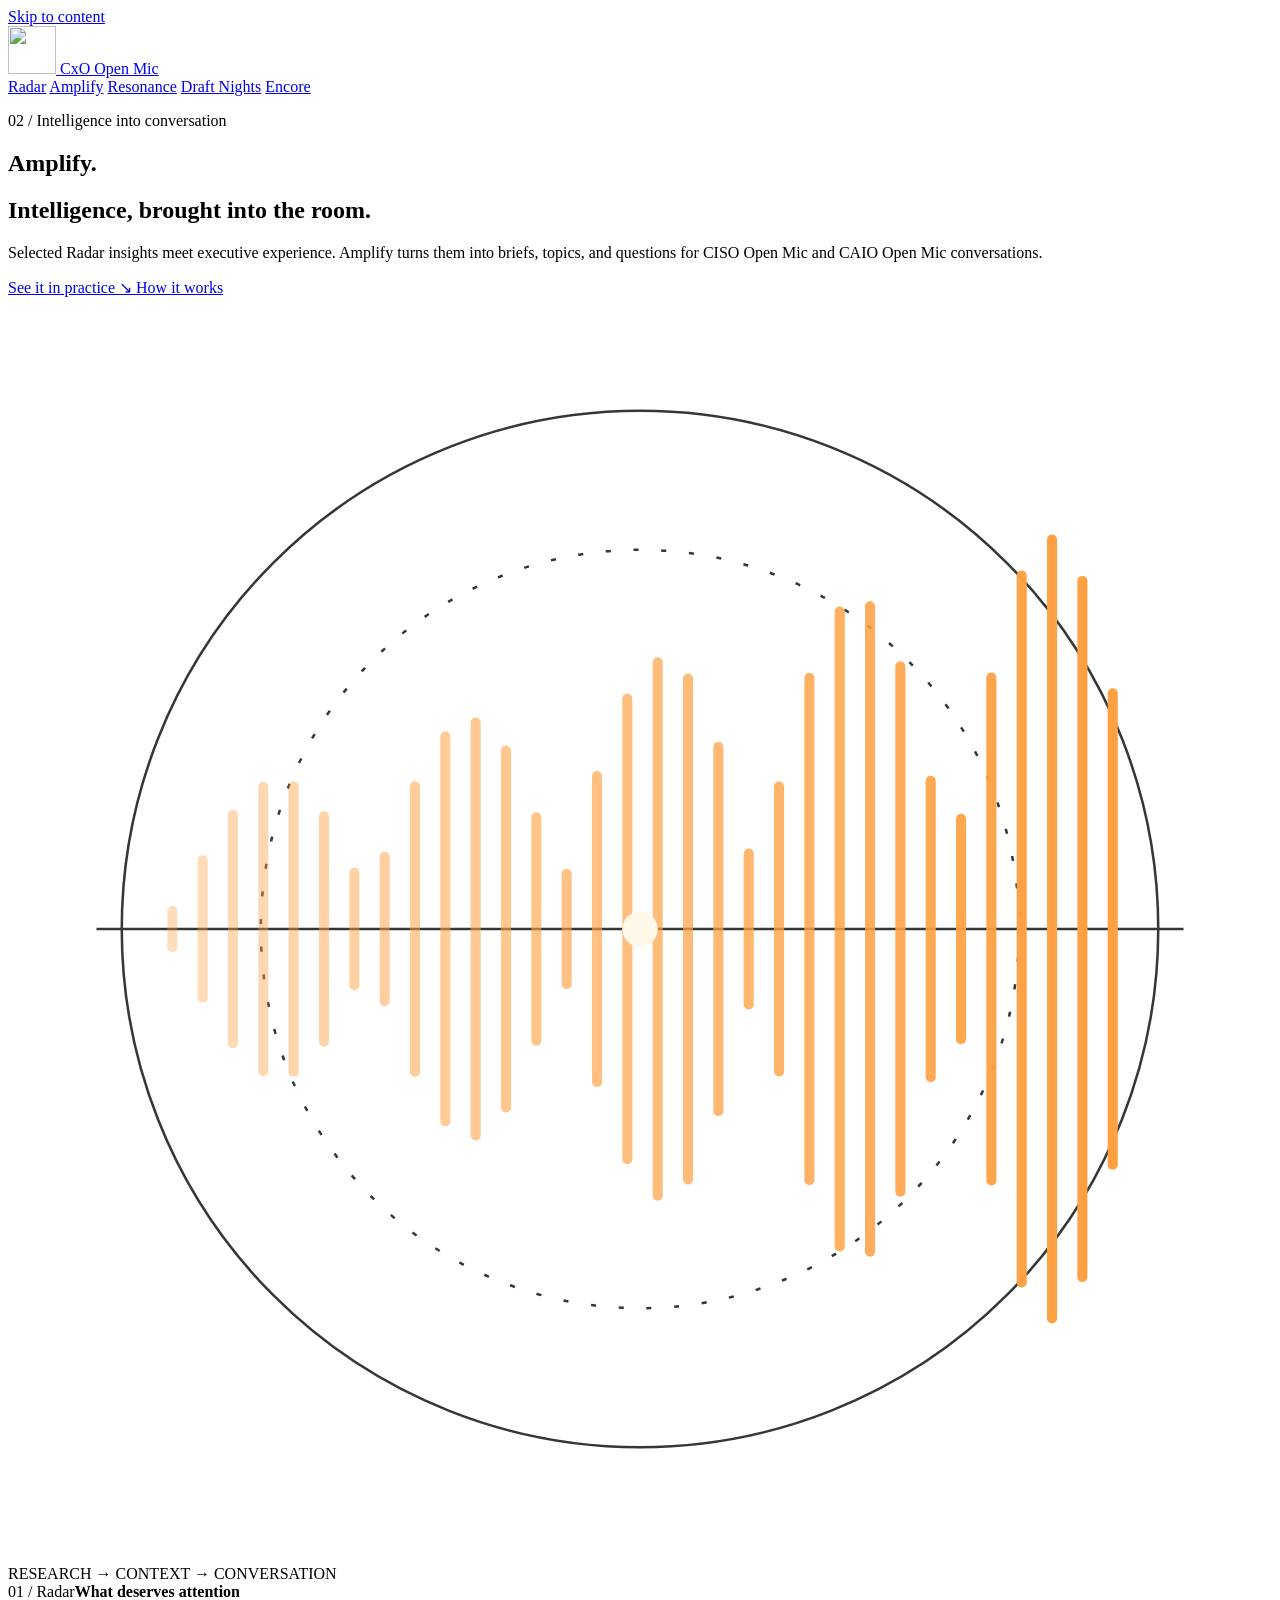
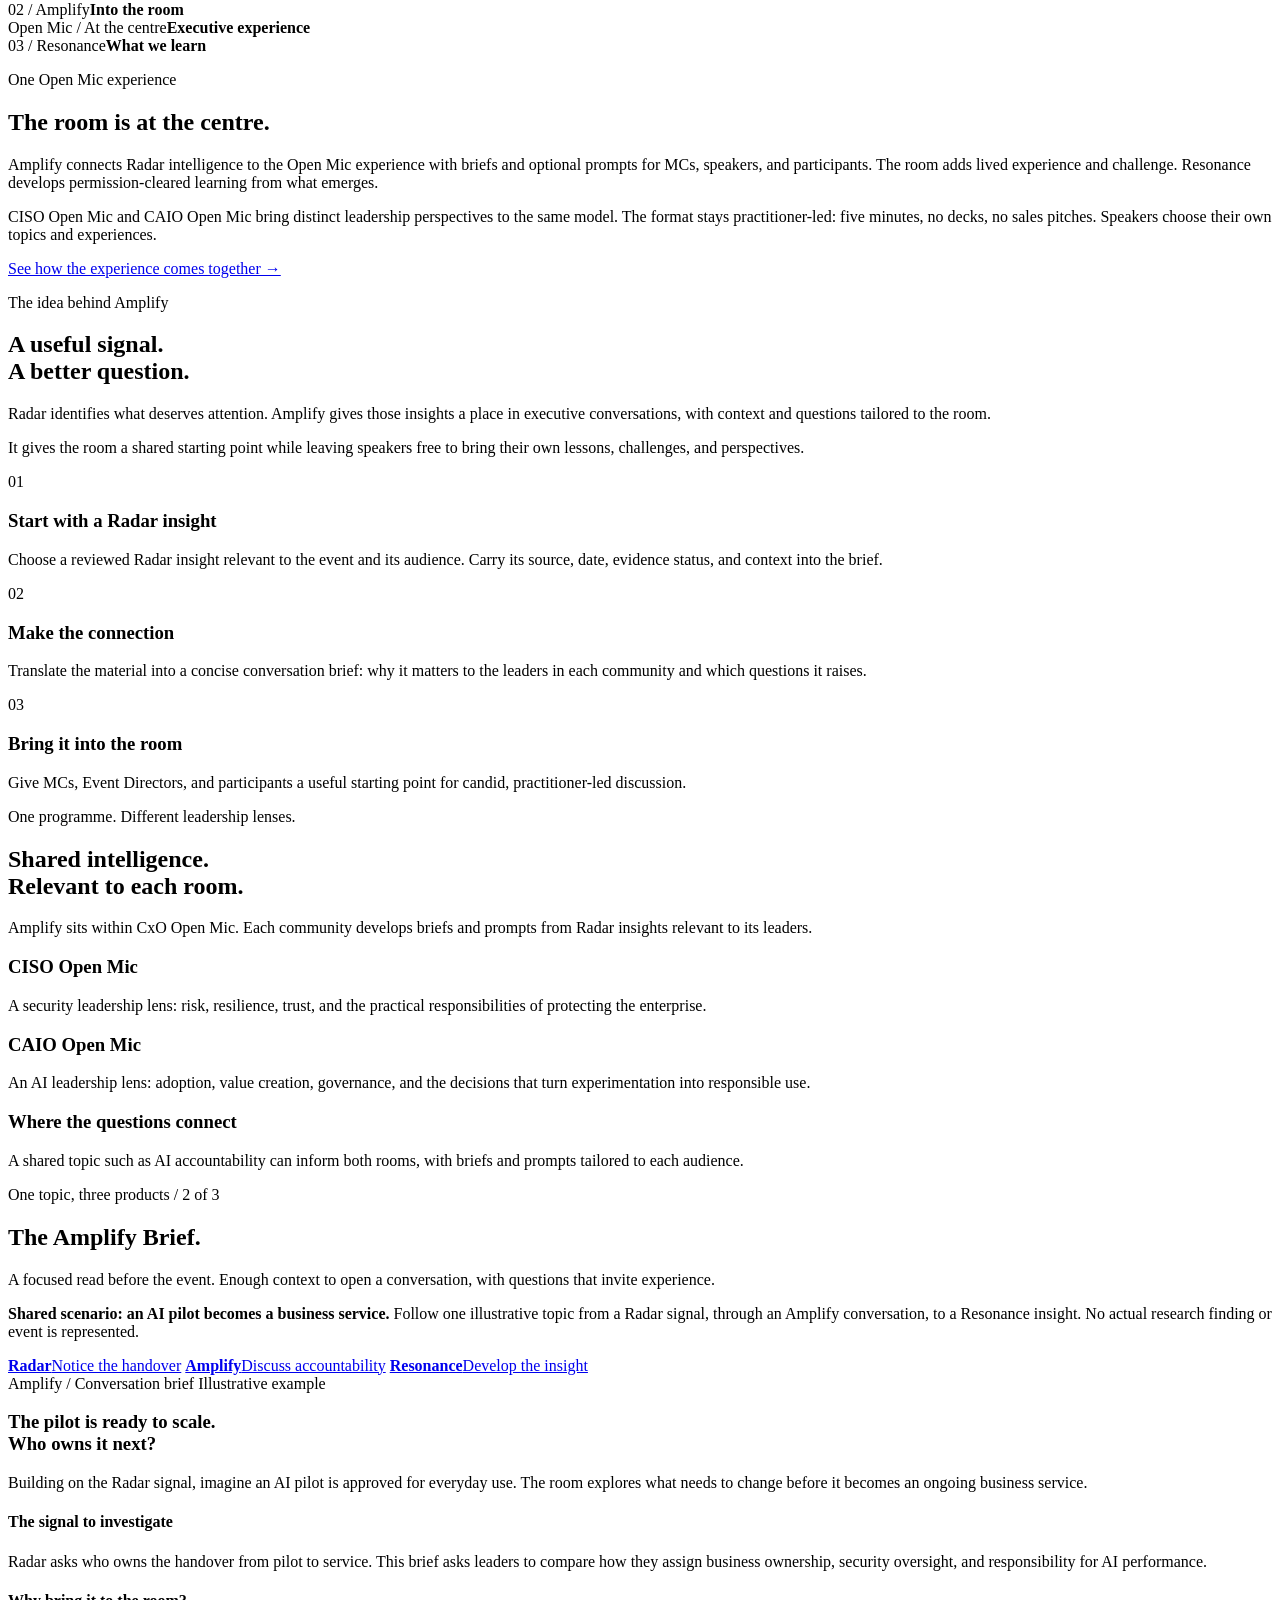
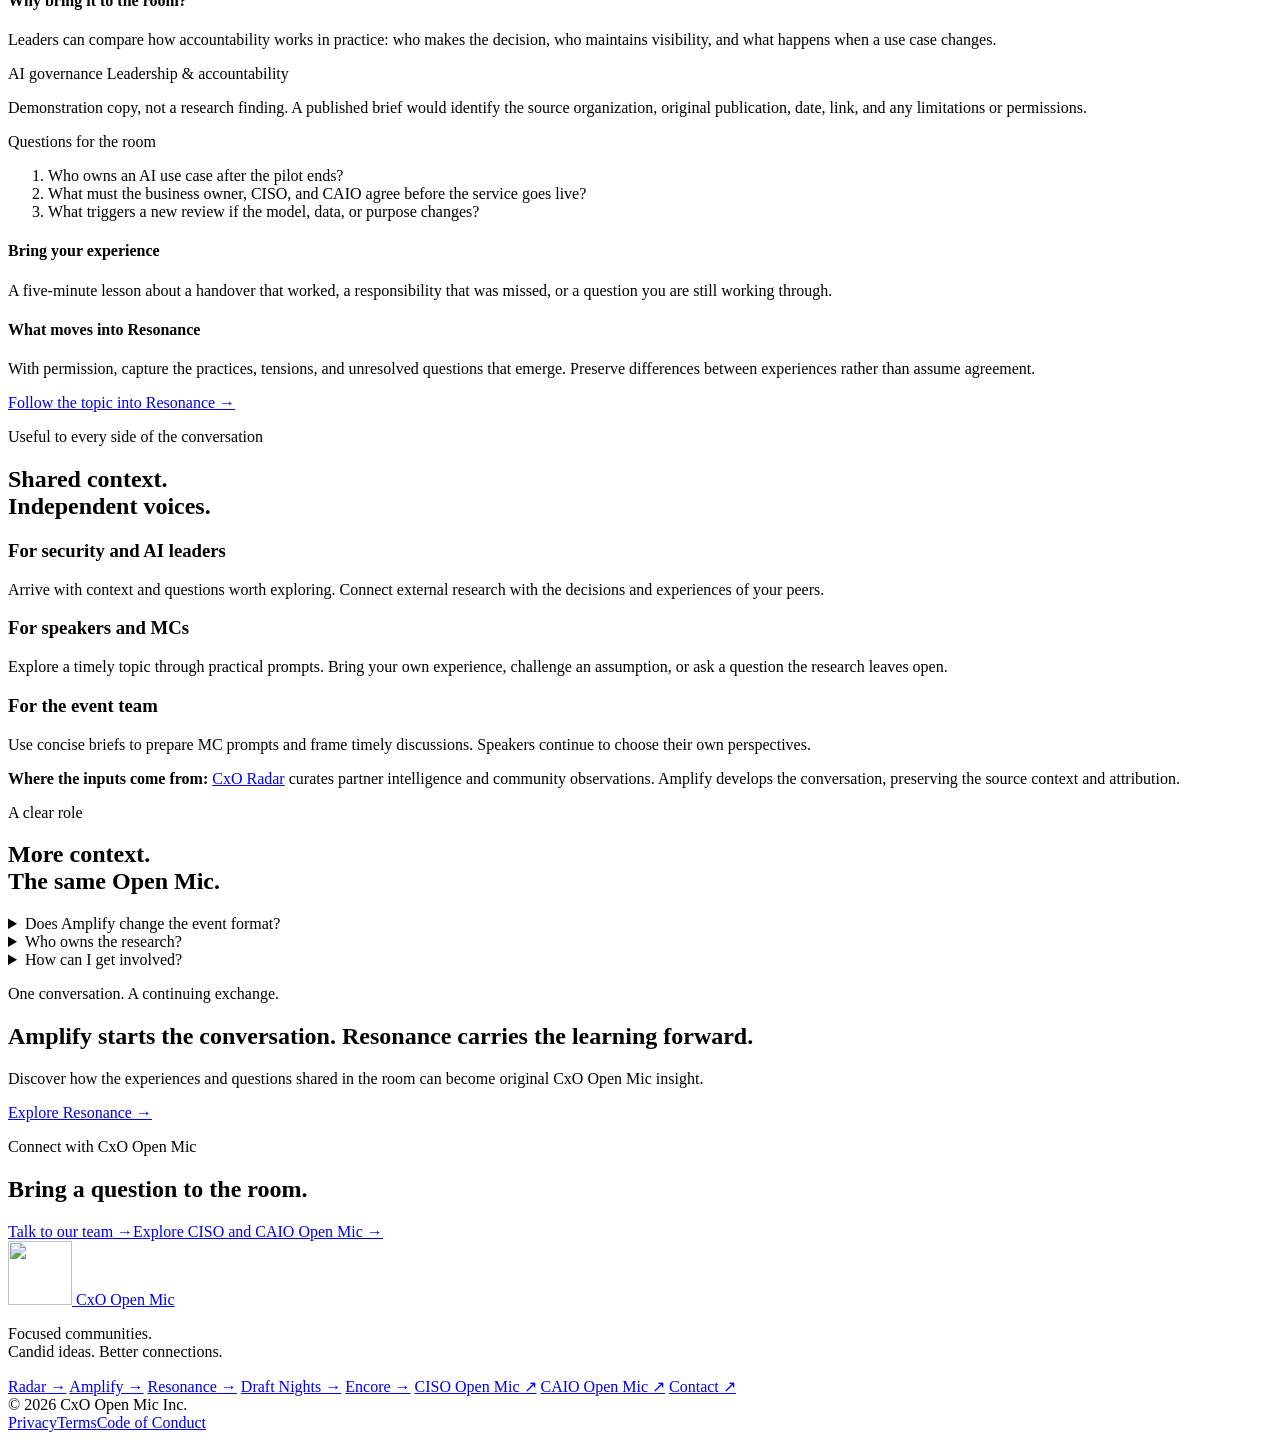
==== commit 406598bc: "Add Draft Nights and group Open Mic experiences" ====
--- a/public/amplify/index.html
+++ b/public/amplify/index.html
@@ -11,7 +11,7 @@
 <link rel="preconnect" href="https://fonts.googleapis.com">
 <link rel="preconnect" href="https://fonts.gstatic.com" crossorigin>
 <link href="https://fonts.googleapis.com/css2?family=Open+Sans:wght@400;600;800&amp;display=swap" rel="stylesheet">
-<link rel="stylesheet" href="/assets/product-concepts.css?v=encore-1">
+<link rel="stylesheet" href="/assets/product-concepts.css?v=experiences-1">
 <meta property="og:type" content="website">
 <meta property="og:site_name" content="CxO Open Mic">
 <meta property="og:title" content="Amplify by CxO Open Mic">
@@ -20,7 +20,7 @@
 <meta property="og:image" content="https://cxoopenmic.com/og.png">
 <meta name="twitter:card" content="summary_large_image">
 <link rel="stylesheet" href="/assets/cxo-footer.css?v=1">
-<link rel="stylesheet" href="/assets/cxo-wordmark.css?v=encore-1">
+<link rel="stylesheet" href="/assets/cxo-wordmark.css?v=experiences-1">
 </head>
 <body class="amplify">
 <a class="skip" href="#main">Skip to content</a>
@@ -29,10 +29,11 @@
 <img src="/CxO.png" alt="" width="48" height="48">
 <span class="brand-name">CxO Open Mic</span>
 </a>
-<nav aria-label="Product navigation">
+<nav aria-label="Products and experiences navigation">
 <a href="/radar/">Radar</a>
 <a href="/amplify/" aria-current="page">Amplify</a>
 <a href="/resonance/">Resonance</a>
+<a href="/draft-nights/">Draft Nights</a>
 <a href="/encore/">Encore</a>
 </nav>
 </header>
@@ -266,6 +267,7 @@
         <a href="/radar/">Radar →</a>
         <a href="/amplify/">Amplify →</a>
         <a href="/resonance/">Resonance →</a>
+        <a href="/draft-nights/">Draft Nights →</a>
         <a href="/encore/">Encore →</a>
         <a href="https://cisoopenmic.com/">CISO Open Mic <span aria-hidden="true">↗</span></a>
         <a href="https://caioopenmic.com/">CAIO Open Mic <span aria-hidden="true">↗</span></a>
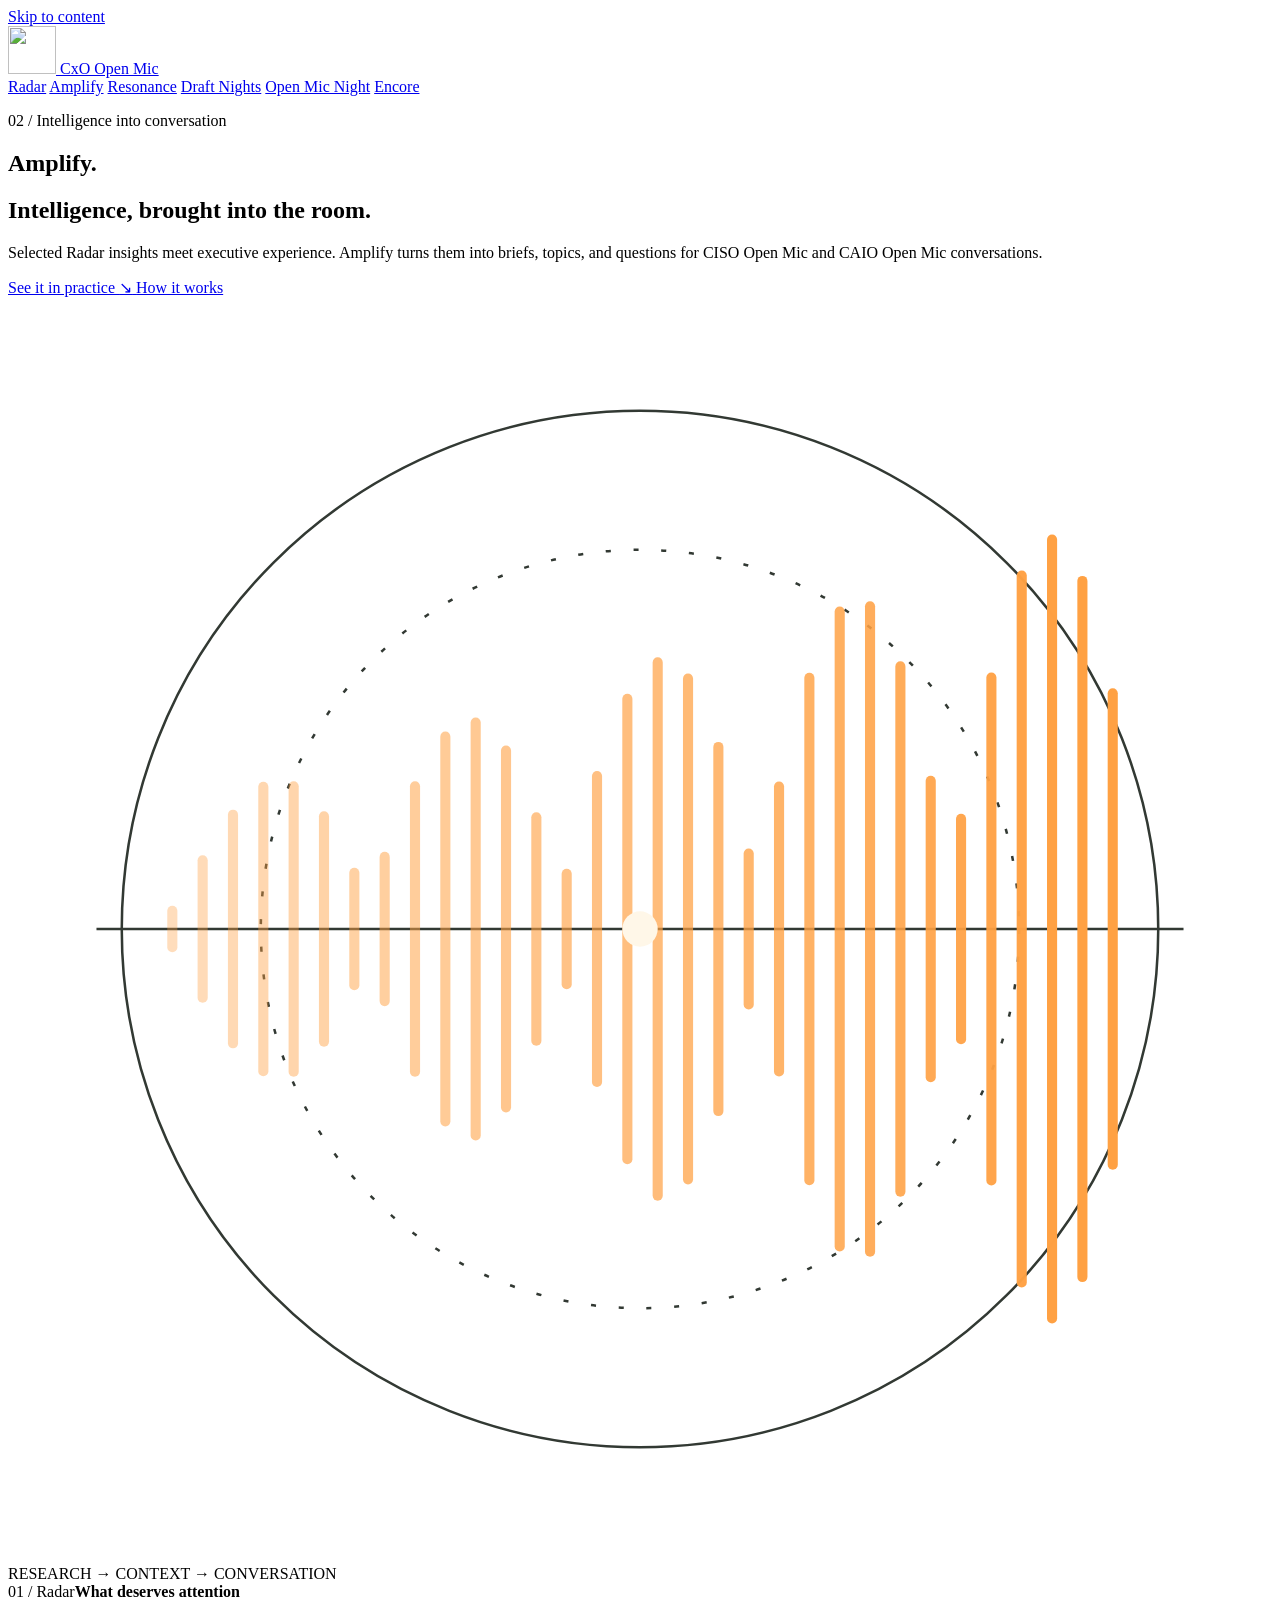
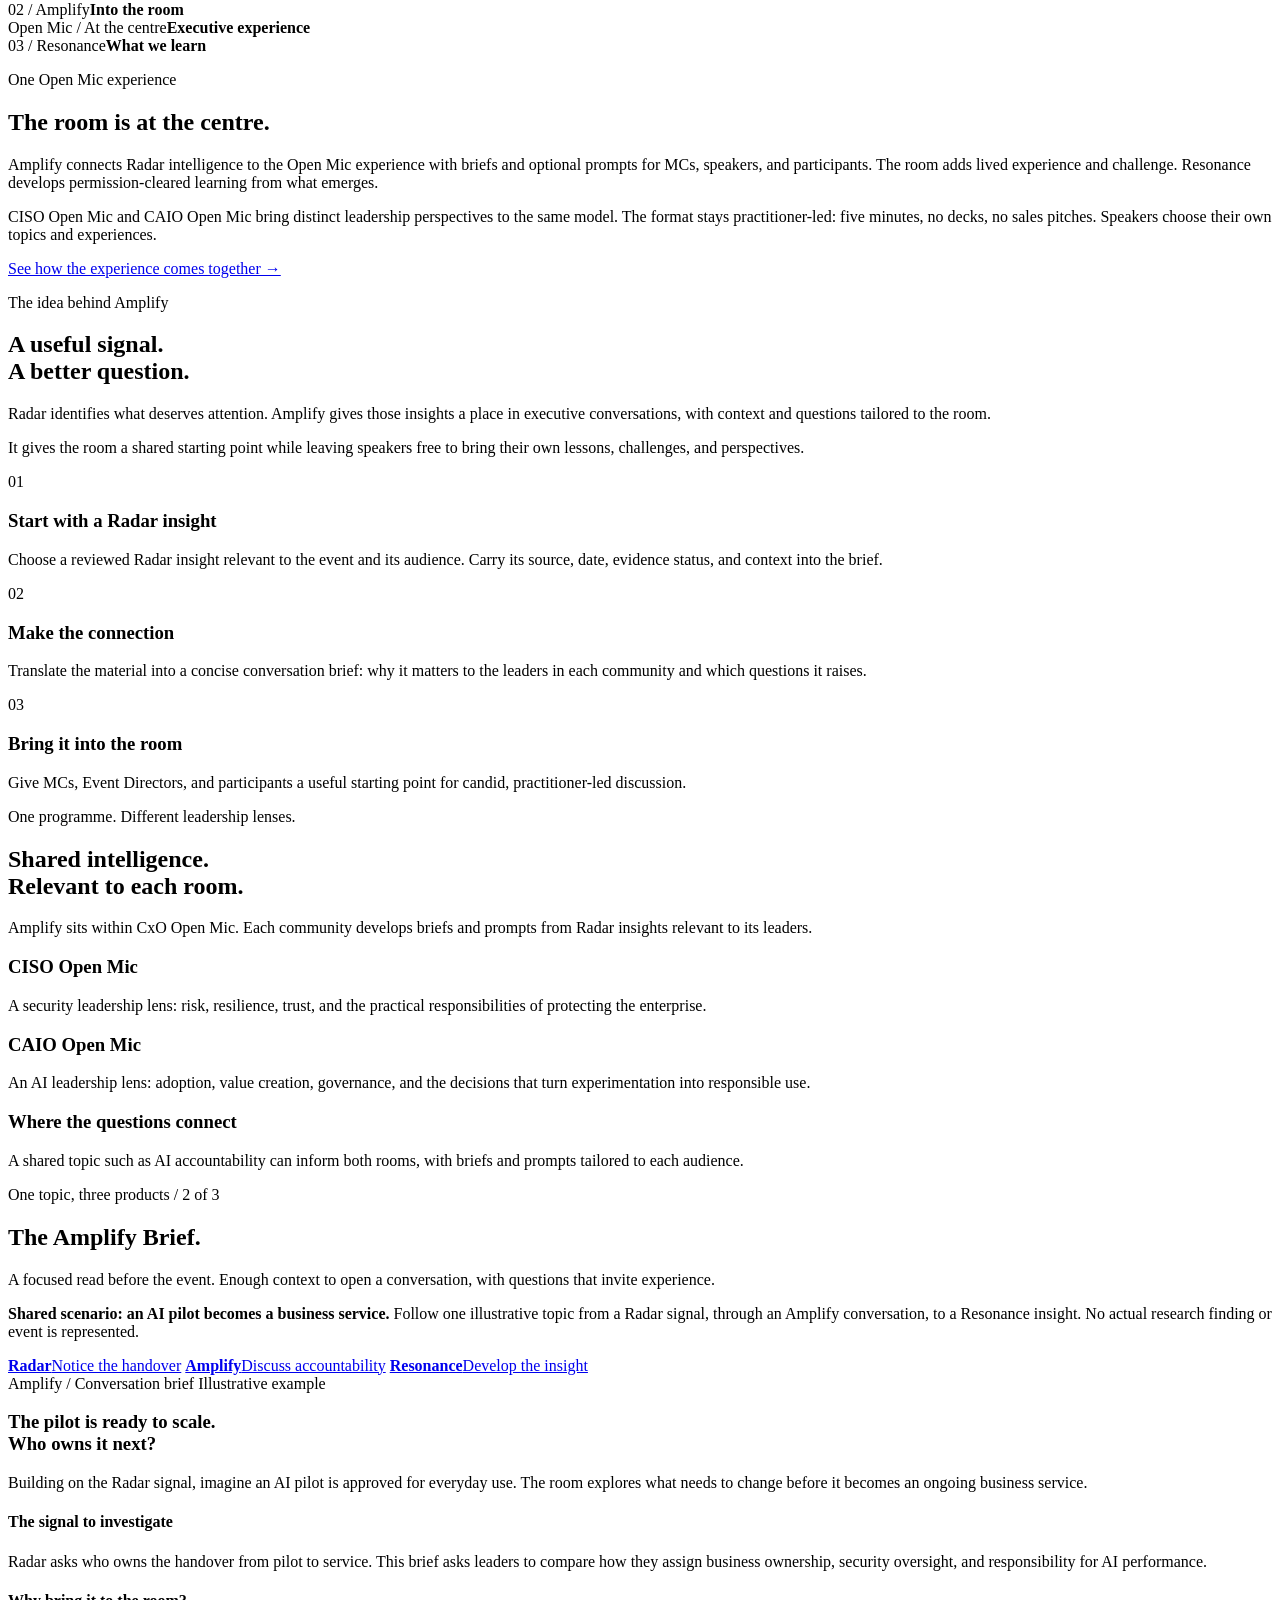
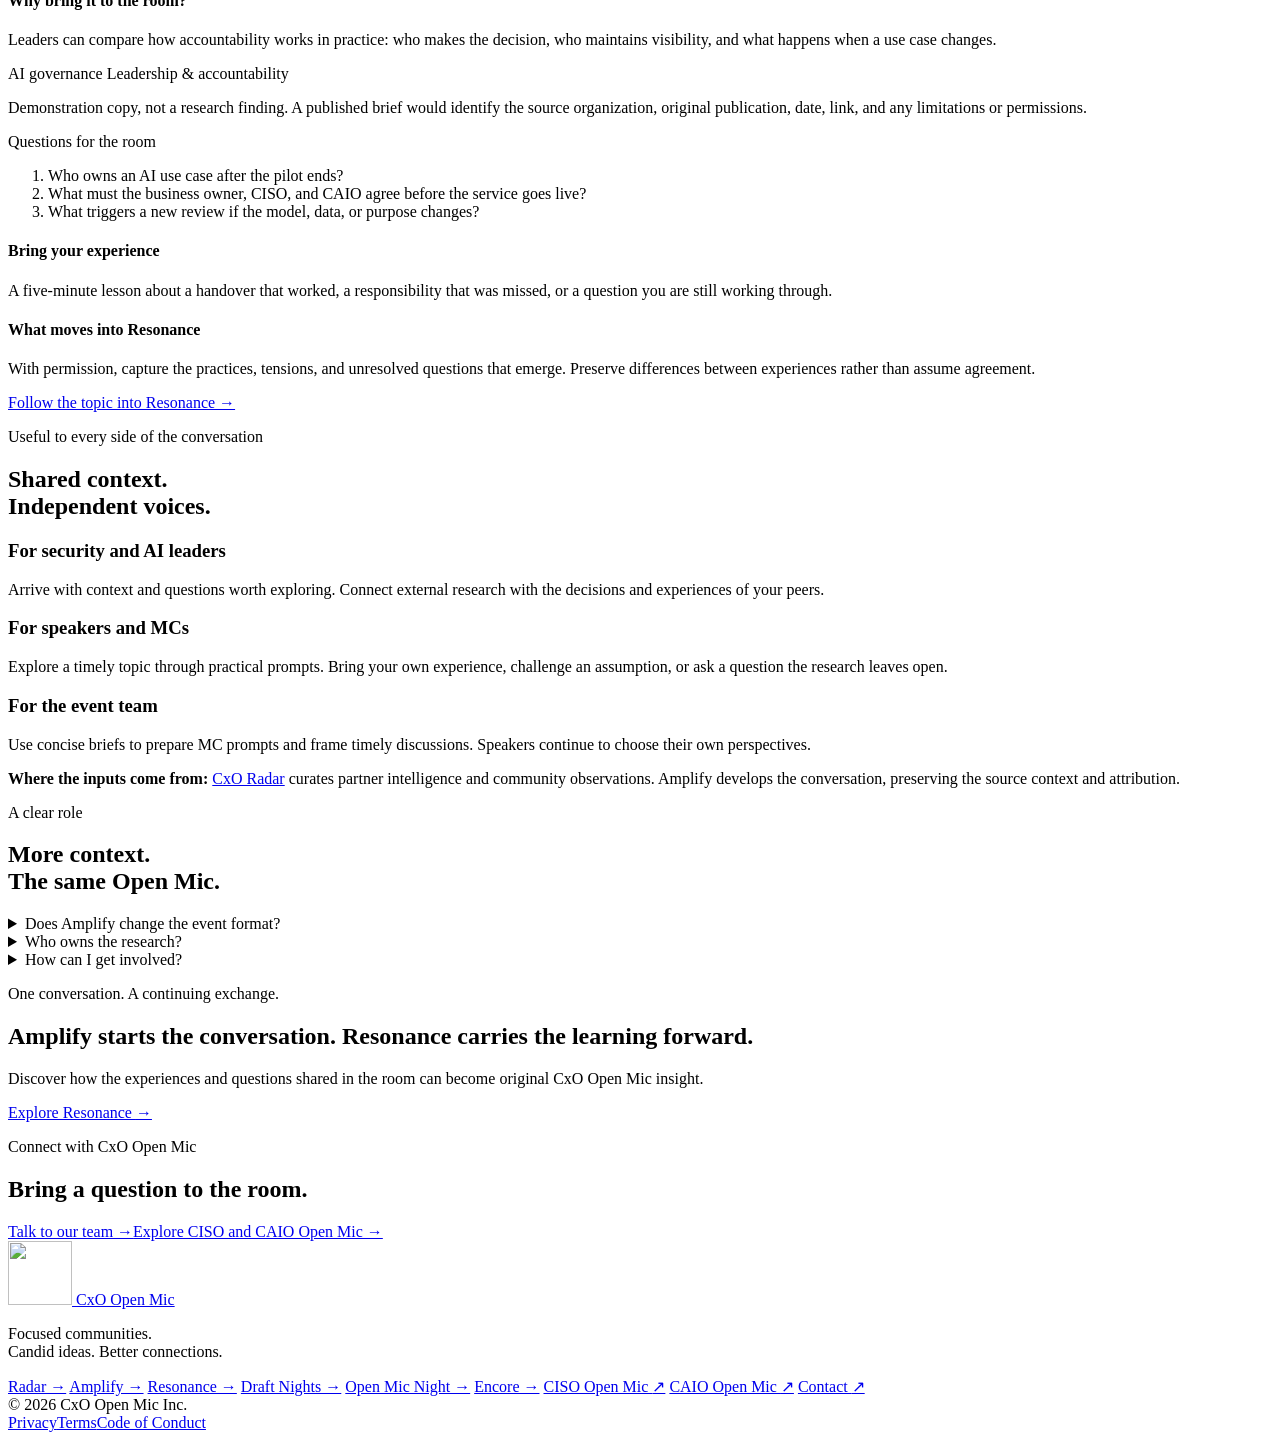
==== commit 84ac3fc4: "Add Open Mic Night page and replace Main Event naming" ====
--- a/public/amplify/index.html
+++ b/public/amplify/index.html
@@ -11,7 +11,7 @@
 <link rel="preconnect" href="https://fonts.googleapis.com">
 <link rel="preconnect" href="https://fonts.gstatic.com" crossorigin>
 <link href="https://fonts.googleapis.com/css2?family=Open+Sans:wght@400;600;800&amp;display=swap" rel="stylesheet">
-<link rel="stylesheet" href="/assets/product-concepts.css?v=experiences-1">
+<link rel="stylesheet" href="/assets/product-concepts.css?v=night-1">
 <meta property="og:type" content="website">
 <meta property="og:site_name" content="CxO Open Mic">
 <meta property="og:title" content="Amplify by CxO Open Mic">
@@ -20,7 +20,7 @@
 <meta property="og:image" content="https://cxoopenmic.com/og.png">
 <meta name="twitter:card" content="summary_large_image">
 <link rel="stylesheet" href="/assets/cxo-footer.css?v=1">
-<link rel="stylesheet" href="/assets/cxo-wordmark.css?v=experiences-1">
+<link rel="stylesheet" href="/assets/cxo-wordmark.css?v=night-1">
 </head>
 <body class="amplify">
 <a class="skip" href="#main">Skip to content</a>
@@ -34,6 +34,7 @@
 <a href="/amplify/" aria-current="page">Amplify</a>
 <a href="/resonance/">Resonance</a>
 <a href="/draft-nights/">Draft Nights</a>
+<a href="/open-mic-night/">Open Mic Night</a>
 <a href="/encore/">Encore</a>
 </nav>
 </header>
@@ -268,6 +269,7 @@
         <a href="/amplify/">Amplify →</a>
         <a href="/resonance/">Resonance →</a>
         <a href="/draft-nights/">Draft Nights →</a>
+        <a href="/open-mic-night/">Open Mic Night →</a>
         <a href="/encore/">Encore →</a>
         <a href="https://cisoopenmic.com/">CISO Open Mic <span aria-hidden="true">↗</span></a>
         <a href="https://caioopenmic.com/">CAIO Open Mic <span aria-hidden="true">↗</span></a>
